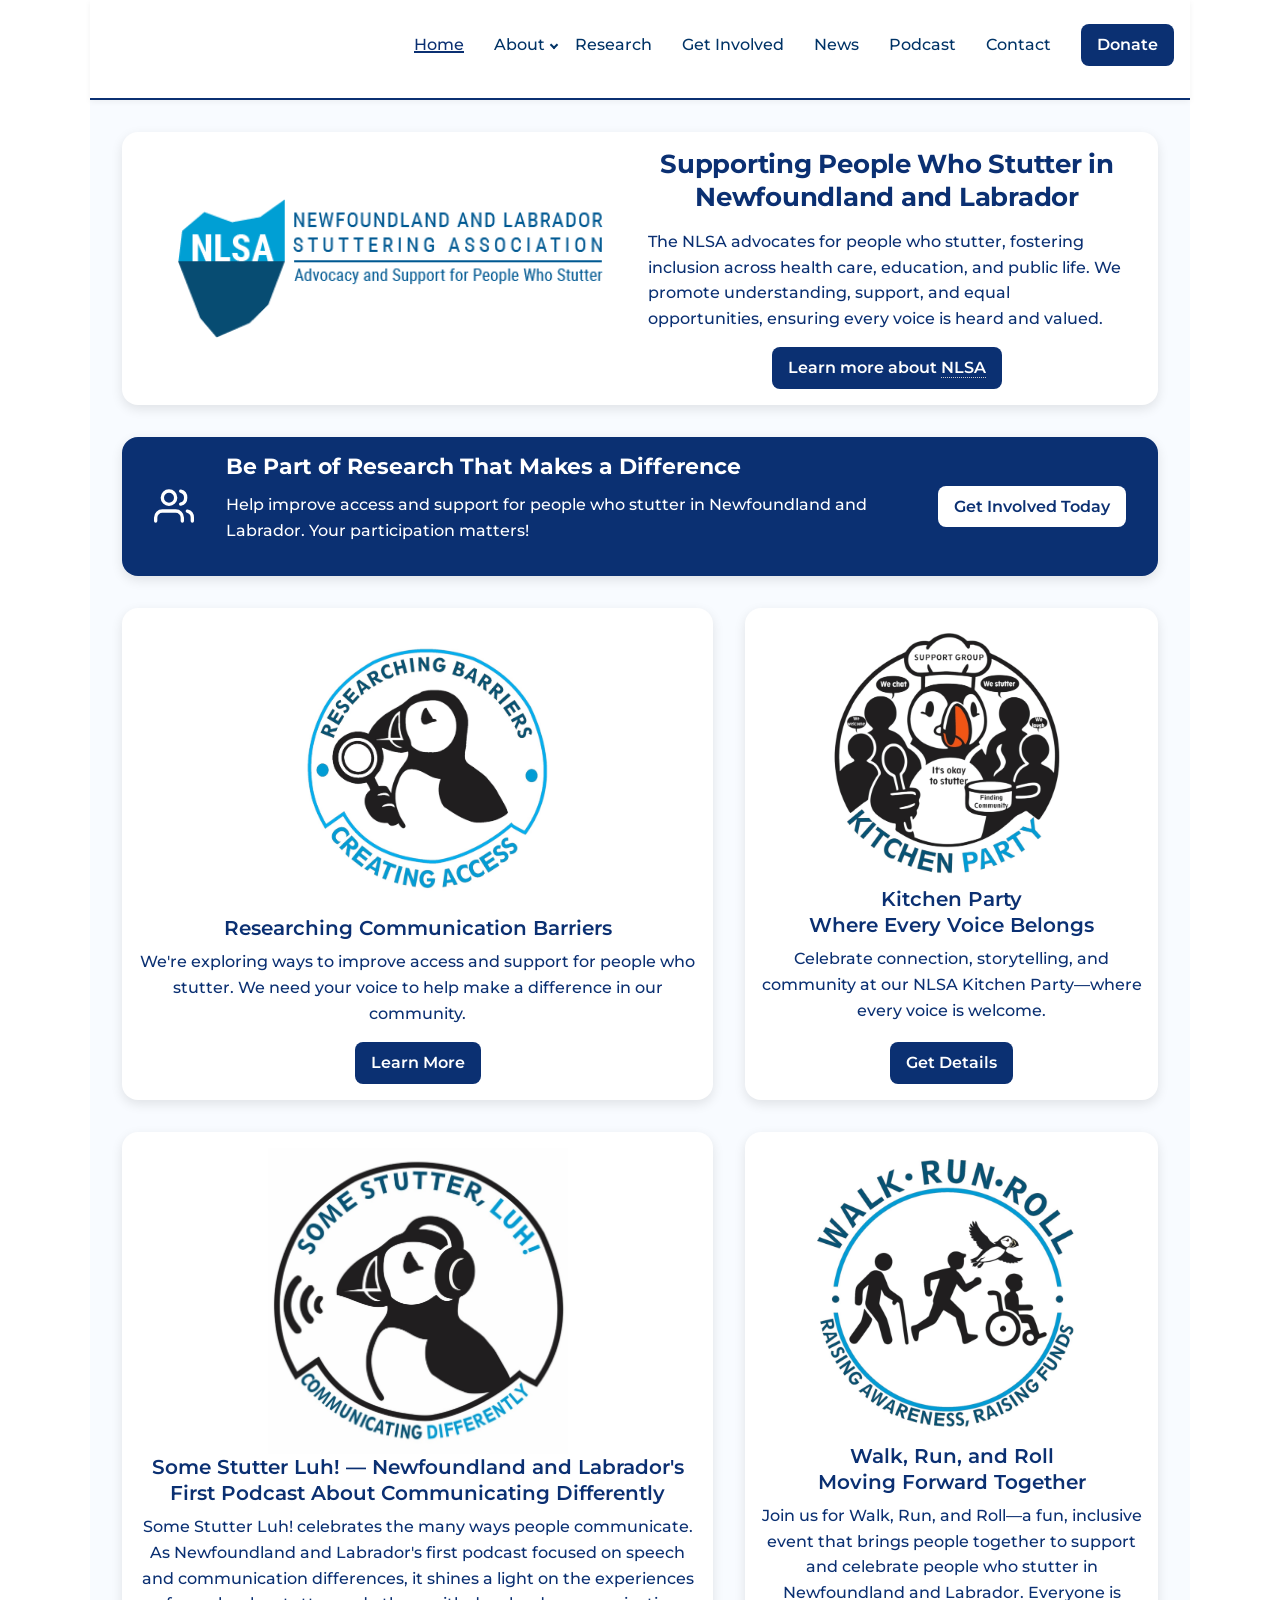
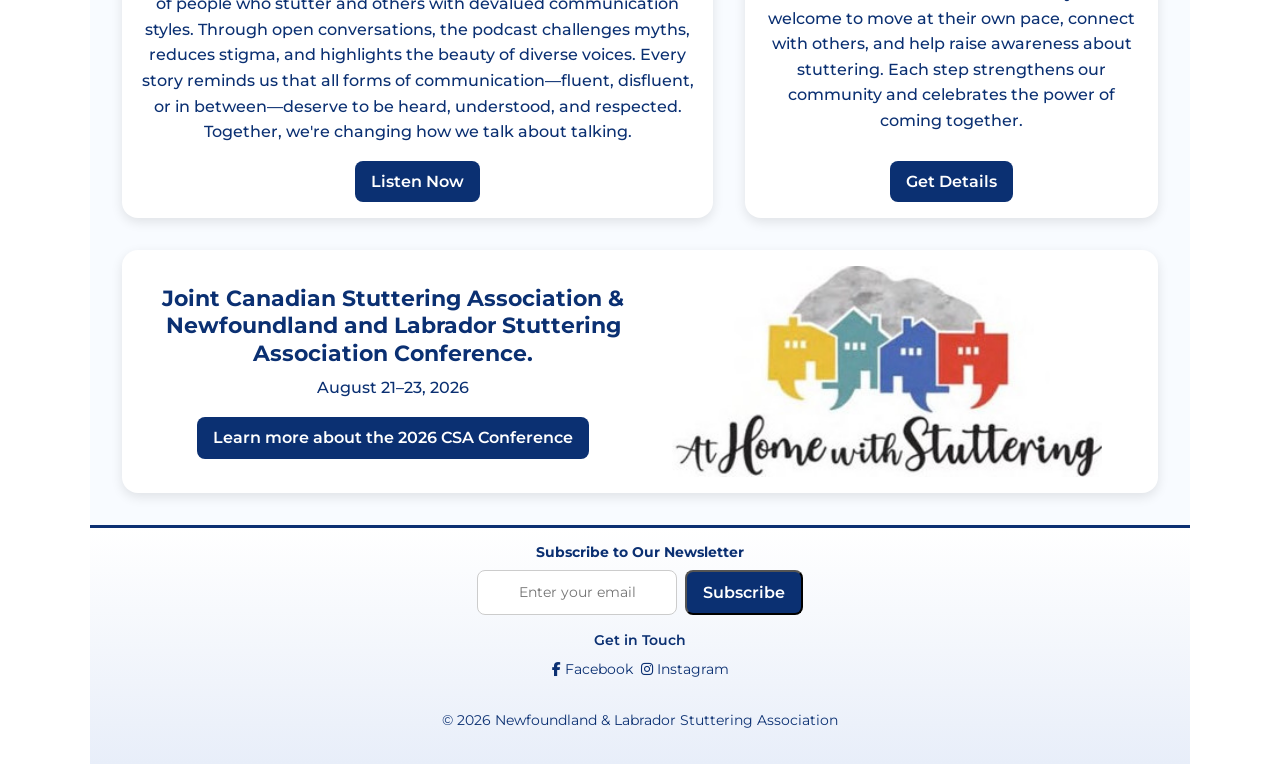
==== static/index.html @ 88bd4396 "feat(nav): replace manual active class with automatic route-based detection Co-authored-by: Copilot " ====
<!doctype html>
<html lang="en">
  <head>
    <meta charset="UTF-8" />
    <meta name="viewport" content="width=device-width, initial-scale=1.0" />

    <!-- Core SEO Meta  (Home Page) -->
    <meta
      name="description"
      content="The Newfoundland and Labrador Stuttering Association (NLSA) supports people who stutter through advocacy, research, community events, and education. Promoting inclusion and equal opportunities for all voices."
    />

    <meta
      name="keywords"
      content="stuttering, Newfoundland and Labrador, speech, communication, NLSA, stutter support, speech advocacy, Canada stuttering association"
    />

    <meta
      name="author"
      content="Newfoundland and Labrador Stuttering Association"
    />

    <!-- <meta name="robots" content="index, follow" /> -->

    <!-- Open Graph (social sharing) -->
    <meta
      property="og:title"
      content="Newfoundland and Labrador Stuttering Association"
    />
    <meta
      property="og:description"
      content="Supporting people who stutter through advocacy, research, and community. Every voice matters."
    />
    <meta property="og:type" content="website" />
    <meta property="og:url" content="http://localhost:10023/nlstuttering.ca/" />
    <meta
      property="og:image"
      content="http://localhost:10023/static/assets/imgs/NLSA-logo.png"
    />

    <!-- Twitter (X) Cards -->
    <meta name="twitter:card" content="summary_large_image" />
    <meta
      name="twitter:title"
      content="Newfoundland and Labrador Stuttering Association"
    />
    <meta
      name="twitter:description"
      content="Supporting people who stutter through advocacy, research, and community."
    />
    <meta
      name="twitter:image"
      content="http://localhost:10023/static/assets/imgs/NLSA-logo.png"
    />

    <meta name="theme-color" content="#0b3072" />
    <meta name="application-name" content="NLSA" />
    <link rel="canonical" href="http://localhost:10023/static/index.html" />

    <!-- Load Font Awesome & Google Fonts -->
    <link rel="preconnect" href="https://fonts.googleapis.com" />
    <link rel="preconnect" href="https://fonts.gstatic.com" crossorigin />
    <link
      rel="stylesheet"
      href="https://cdnjs.cloudflare.com/ajax/libs/font-awesome/6.4.2/css/all.min.css"
    />
    <link
      href="https://fonts.googleapis.com/css2?family=Montserrat:wght@400;500;600;700&display=swap"
      rel="stylesheet"
    />
    <!-- Load Custom CSS -->
    <link rel="stylesheet" href="assets/css/reset.css" />
    <link rel="stylesheet" href="assets/css/variables.css" />
    <link rel="stylesheet" href="assets/css/base.css" />
    <link rel="stylesheet" href="assets/css/layouts.css" />
    <link rel="stylesheet" href="assets/css/components.css" />
    <link rel="stylesheet" href="assets/css/navigation.css" />
    <link rel="stylesheet" href="assets/css/utilities.css" />

    <!-- Favicon -->
    <link
      rel="icon"
      type="image/png"
      sizes="32x32"
      href="assets/imgs/favicons/fav-icon-32.png"
    />

    <!-- Apple Touch Icons -->
    <link
      rel="apple-touch-icon"
      sizes="57x57"
      href="assets/imgs/favicons/fav-icon-57.png"
    />
    <link
      rel="apple-touch-icon"
      sizes="72x72"
      href="assets/imgs/favicons/fav-icon-72.png"
    />
    <link
      rel="apple-touch-icon"
      sizes="114x114"
      href="assets/imgs/favicons/fav-icon-114.png"
    />

    <!-- shortcuct icon-->
    <link rel="shortcut icon" href="assets/imgs/favicons/fav-icon-32.png" />

    <title>Newfoundland and Labrador Stuttering Association</title>
    <script type="application/ld+json">
      {
        "@context": "https://schema.org",
        "@type": "NonprofitOrganization",
        "name": "Newfoundland and Labrador Stuttering Association",
        "url": "https://nlstuttering.ca/",
        "logo": "https://nlstuttering.ca/assets/imgs/NLSA-logo.png",
        "description": "The NLSA supports people who stutter through advocacy, research, and community programs across Newfoundland and Labrador.",
        "areaServed": "Newfoundland and Labrador, Canada"
      }
    </script>
  </head>

  <body>
    <a href="#primary" class="skip-link">Skip to content</a>

    <!-- ===== Navbar ===== -->
    <header class="site-header">
      <nav class="site-nav" aria-label="Main navigation">
        <div class="site-nav__inner">
          <!-- Tagline -->
          <div class="site-nav__tagline" aria-hidden="true"></div>

          <!-- Hamburger -->
          <button
            class="hamburger"
            type="button"
            aria-label="Toggle main menu"
            aria-expanded="false"
            aria-controls="primary-menu"
          >
            <span></span>
            <span></span>
            <span></span>
          </button>

          <!-- Navigation -->
          <ul id="primary-menu" class="site-nav__list" inert aria-hidden="true">
            <li>
              <a href="index.html" class="site-nav__link" aria-current="page">
                <span class="link-text">Home</span>
              </a>
            </li>

            <!-- DROPDOWN ITEM -->
            <li class="site-nav__item has-submenu">
              <a
                href="#"
                class="site-nav__link submenu-toggle"
                aria-haspopup="true"
                aria-expanded="false"
                aria-controls="submenu-about"
              >
                <span class="link-text">About</span>
              </a>

              <ul id="submenu-about" class="submenu" aria-label="About submenu">
                <li>
                  <a href="about.html" class="submenu__link"
                    ><span class="link-text">Overview</span></a
                  >
                </li>
                <li>
                  <a href="team.html" class="submenu__link"
                    ><span class="link-text">Our Team</span></a
                  >
                </li>
                <li>
                  <a href="history.html" class="submenu__link"
                    ><span class="link-text">History</span></a
                  >
                </li>
              </ul>
            </li>

            <li>
              <a href="research.html" class="site-nav__link"
                ><span class="link-text">Research</span></a
              >
            </li>
            <li>
              <a href="get-involved.html" class="site-nav__link"
                ><span class="link-text">Get Involved</span></a
              >
            </li>
            <li>
              <a href="news.html" class="site-nav__link"
                ><span class="link-text">News</span></a
              >
            </li>

            <li>
              <a
                href="https://somestutterluh.hcommons.org/"
                class="site-nav__link"
                target="_blank"
                rel="noopener noreferrer"
              >
                <span class="link-text"> Podcast </span>
              </a>
            </li>

            <li>
              <a href="contact.html" class="site-nav__link"
                ><span class="link-text">Contact</span></a
              >
            </li>

            <li>
              <a
                href="https://www.canadahelps.org/en/charities/newfoundland-and-labrador-stuttering-association-inc/"
                class="btn btn--cta"
                target="_blank"
                rel="noopener noreferrer"
                aria-label="Donate (opens in new tab)"
              >
                Donate
              </a>
            </li>
          </ul>
        </div>
      </nav>
    </header>

    <div class="nav-backdrop"></div>

    <main id="primary" class="wrapper">
      <!-- ===== Hero Section ===== -->

      <section
        class="split-panel split-panel--50-50 split-panel--hero"
        aria-labelledby="hero-heading"
      >
        <div class="split-panel__media">
          <img
            loading="lazy"
            src="assets/imgs/NLSA-logo.png"
            alt="Newfoundland and Labrador Stuttering Association logo"
          />
        </div>

        <div>
          <h1 id="hero-heading">
            Supporting People Who Stutter in Newfoundland and Labrador
          </h1>

          <p class="font-weight-medium">
            The NLSA advocates for people who stutter, fostering inclusion
            across health care, education, and public life. We promote
            understanding, support, and equal opportunities, ensuring every
            voice is heard and valued.
          </p>

          <a href="about.html" class="btn btn--primary u-lift">
            Learn more about
            <abbr title="Newfoundland and Labrador Stuttering Association"
              >NLSA</abbr
            >
          </a>
        </div>
      </section>

      <!-- ===== Get Involved Banner ===== -->
      <section
        class="announcement announcement--primary"
        aria-labelledby="announcement-heading"
      >
        <div class="announcement__icon">
          <svg
            aria-hidden="true"
            focusable="false"
            xmlns="http://www.w3.org/2000/svg"
            viewBox="0 0 24 24"
            fill="none"
            stroke="currentColor"
            stroke-width="2"
            stroke-linecap="round"
            stroke-linejoin="round"
          >
            <path d="M17 21v-2a4 4 0 0 0-4-4H5a4 4 0 0 0-4 4v2"></path>
            <circle cx="9" cy="7" r="4"></circle>
            <path d="M23 21v-2a4 4 0 0 0-3-3.87"></path>
            <path d="M16 3.13a4 4 0 0 1 0 7.75"></path>
          </svg>
        </div>

        <div class="announcement__content">
          <h2 id="announcement-heading">
            Be Part of Research That Makes a Difference
          </h2>
          <p class="font-weight-medium">
            Help improve access and support for people who stutter in
            Newfoundland and Labrador. Your participation matters!
          </p>
        </div>

        <div class="announcement__actions">
          <a
            href="get-involved.html"
            class="btn btn--secondary u-lift"
            aria-label="Get involved today and make a difference"
          >
            Get Involved Today
          </a>
        </div>
      </section>

      <section aria-labelledby="programs-heading">
        <h2 id="programs-heading" class="visually-hidden">
          Programs and Initiatives
        </h2>

        <div class="layout-grid">
          <div class="layout-grid__item col-7">
            <!--60% -->
            <img
              loading="lazy"
              src="assets/imgs/researching-barriers.jpg"
              alt="NLSA Research Logo"
            />
            <h3>Researching Communication Barriers</h3>
            <p class="font-weight-medium">
              We're exploring ways to improve access and support for people who
              stutter. We need your voice to help make a difference in our
              community.
            </p>
            <a
              href="research.html"
              class="btn btn--primary u-lift"
              aria-label="Learn more about researching communication barriers"
            >
              Learn More
            </a>
          </div>

          <div class="layout-grid__item col-5">
            <!--40%-->
            <img
              loading="lazy"
              src="assets/imgs/kitchen-party.jpg"
              alt="Kitchen Party Logo"
            />
            <h3>
              Kitchen Party <br />
              <span>Where Every Voice Belongs</span>
            </h3>

            <p class="font-weight-medium">
              Celebrate connection, storytelling, and community at our NLSA
              Kitchen Party—where every voice is welcome.
            </p>
            <a
              href="https://nlstuttering.ca/kitchenparty/"
              class="btn btn--primary u-lift"
              aria-label="Get details about the kitchen party where everyone is welcomed"
              >Get Details</a
            >
          </div>

          <div class="layout-grid__item col-7">
            <!--60%-->
            <img
              loading="lazy"
              src="assets/imgs/ssl.jpg"
              alt="Some Stutter Luh! Logo"
            />
            <h3>
              Some Stutter Luh! &mdash; Newfoundland and Labrador's First
              Podcast About Communicating Differently
            </h3>
            <p class="font-weight-medium">
              Some Stutter Luh! celebrates the many ways people communicate. As
              Newfoundland and Labrador's first podcast focused on speech and
              communication differences, it shines a light on the experiences of
              people who stutter and others with devalued communication styles.
              Through open conversations, the podcast challenges myths, reduces
              stigma, and highlights the beauty of diverse voices. Every story
              reminds us that all forms of communication—fluent, disfluent, or
              in between—deserve to be heard, understood, and respected.
              Together, we're changing how we talk about talking.
            </p>
            <a
              href="https://somestutterluh.hcommons.org/"
              target="_blank"
              rel="noopener noreferrer"
              class="btn btn--primary u-lift"
              aria-label="Listen to Some Stutter Luh podcast now (opens in a new tab)"
            >
              Listen Now
            </a>
          </div>

          <div class="layout-grid__item col-5">
            <!--40%-->
            <img
              loading="lazy"
              src="assets/imgs/walk-run-roll.jpg"
              alt="Walk, Run, Roll Logo"
            />
            <h3>
              Walk, Run, and Roll<br />
              <span>Moving Forward Together</span>
            </h3>
            <p class="font-weight-medium">
              Join us for Walk, Run, and Roll—a fun, inclusive event that brings
              people together to support and celebrate people who stutter in
              Newfoundland and Labrador. Everyone is welcome to move at their
              own pace, connect with others, and help raise awareness about
              stuttering. Each step strengthens our community and celebrates the
              power of coming together.
            </p>
            <a
              href="https://nlstuttering.ca/walk-run-roll/"
              class="btn btn--primary u-lift"
              aria-label="Get details on the annual walk, run, and roll raising awareness event"
              >Get Details</a
            >
          </div>
        </div>
      </section>

      <section
        class="split-panel split-panel--center split-panel--ratio-67-33 split-panel--stack-image-first"
        aria-labelledby="conference-heading"
      >
        <div>
          <h2 id="conference-heading">
            Joint Canadian Stuttering Association & Newfoundland and Labrador
            Stuttering Association Conference.
          </h2>

          <p class="font-weight-medium">August 21–23, 2026</p>

          <a
            href="https://stutter.ca/events/conference/2026"
            target="_blank"
            rel="noopener noreferrer"
            class="btn btn--primary u-lift"
            aria-label="Learn more about the 2026 CSA Conference (opens in new tab)"
          >
            Learn more about the 2026 CSA Conference
          </a>
        </div>

        <div class="split-panel__media">
          <img
            loading="lazy"
            src="assets/imgs/at-home-with-stuttering.jpg"
            alt="Joint Conference with the Canadian Stuttering Association"
          />
        </div>
      </section>
    </main>

    <footer>
      <!-- Newsletter Subscription -->
      <div class="wrapper footer-inner">
        <!-- Newsletter -->
        <div>
          <h2 class="footer__title">Subscribe to Our Newsletter</h2>
          <form
            class="form-inline"
            action="https://formspree.io/f/mabcdxyz"
            method="POST"
          >
            <label for="footer-email" class="visually-hidden"
              >Email address</label
            >
            <input
              class="form-input"
              id="footer-email"
              name="email"
              type="email"
              placeholder="Enter your email"
              required
            />
            <button
              class="btn btn--primary"
              type="submit"
              aria-label="Subscribe to our newsletter"
            >
              Subscribe
            </button>
          </form>
        </div>

        <!-- Socials -->
        <div>
          <h3 class="footer__title">Get in Touch</h3>
          <div class="social-icons">
            <a
              href="https://www.facebook.com/groups/535643736920153/"
              aria-label="Get in touch with us through Facebook"
              ><i class="fab fa-facebook-f" aria-hidden="true"></i> Facebook</a
            >
            <a
              href="https://www.instagram.com/nlstuttering/"
              aria-label="Get in touch with us through Instagram"
              ><i class="fab fa-instagram" aria-hidden="true"></i> Instagram</a
            >
          </div>
        </div>
        <div class="footer__bottom">
          <p class="footer__text">
            &copy; 2026 Newfoundland &amp; Labrador Stuttering Association
          </p>
        </div>
      </div>
    </footer>

    <script src="assets/js/scripts.js"></script>
  </body>
</html>
---- static/assets/css/variables.css ----
/* ================== 2. Variables ================== */
:root {
  /*-------------------Colours ------------------------ */
  --primary: #0b3072;
  --primary-dark: #092a63;
  --accent: #029fd4;
  --text: #333;
  --text-muted: #666;
  --bg-light: #f8fbff;
  --white: #fff;
  --black: #000;
  --border: #ccc;

  /*--------------------Font Sizes --------------------*/
  --text-xs: 0.8125rem;
  --text-sm: 0.875rem;
  --text-base: 1rem;
  --text-md: 1.0625rem;
  --text-lg: 1.125rem;
  --text-xl: 1.25rem;
  --text-2xl: 1.375rem;
  --text-3xl: 1.625rem;

  /* -------------------Font Weights ------------------ */
  --fw-regular: 400;
  --fw-medium: 500;
  --fw-semibold: 600;
  --fw-bold: 700;

  /*--------------------Line Height ------------------ */
  --lh-tight: 1.25;
  --lh-snug: 1.3;
  --lh-normal: 1.4;
  --lh-base: 1.6;
  --lh-relaxed: 1.75;

  /* --------------- Border Radius ------------------- */
  --radius: 1rem;
  --radius-sm: 8px;

  /* -----------------------Borders ------------------- */
  --border-thick: 0.25rem;
  --border-dotted: 1px dotted var(--border);

  /* ---------------- Shadows ------------------------- */
  --shadow-sm: 0 2px 6px rgba(0, 0, 0, 0.05);
  --shadow: 0 4px 12px rgba(0, 0, 0, 0.1);
  --shadow-md: 0 6px 18px rgba(0, 0, 0, 0.08);
  --shadow-lg: 0 10px 15px rgba(0, 0, 0, 0.1), 0 4px 6px rgba(0, 0, 0, 0.05);

  /* semantic aliases */
  --shadow-card: var(--shadow);
  --shadow-quote: var(--shadow-md);
  --shadow-elevated: var(--shadow-lg);

  /* ----------------------- Spaces ----------------- */
  --space-xs: 0.25rem;
  --space-sm: 0.5rem;
  --space-small-plus: 0.75rem;
  --space-md: 1rem;
  --space-md-plus: 1.5rem;
  --space-lg: 2rem;
  --space-xlg: 4rem;

  /*------------------Icons Sizes --------------------*/
  --icon-sm: 1rem;
  --icon-md: 1.5rem;
  --icon-lg: 2.5rem;

  /*--------------------Content-----------------------*/
  --content-narrow: 37.5rem;

  /*--------------------Z-Index-----------------------*/
  --z-base: 1;
  --z-dropdown: 100;
  --z-overlay: 1000;
  --z-modal: 2000;

  /*------------------Motion---------------------*/
  --ease-standard: ease;
  --ease-in-out: ease-in-out;

  --ease-out-soft: cubic-bezier(0.22, 1, 0.36, 1);
  --ease-in-soft: cubic-bezier(0.4, 0, 0.2, 1);

  --motion-fast: 180ms;
  --motion-smooth: 320ms;
  --mootion-delay: 60ms;

  --transition-fast: var(--motion-fast) var(--ease-standard);
  --transition-base: 0.25s var(--ease-standard);
  --transition-slow: 0.35s var(--ease-standard);
  --transition-slower: 0.42s var(--ease-standard);

  --float-speed: 2s;

  /* -------------------Others -----------------------*/
  --drawer-width: 280px;
}
---- static/assets/css/base.css ----
/* ================== 3. Base (HTML elements) =================== */
@media (prefers-reduced-motion: no-preference) {
  html {
    scroll-behavior: smooth;
  }
}

abbr {
  text-decoration: none;
  border-bottom: var(--border-dotted);
  cursor: help;
}

body {
  background: var(--white);
  color: var(--text);
  font-family: 'Montserrat', sans-serif;
  line-height: var(--lh-base);
  font-size: var(--text-base);
}

body.menu-open {
  position: fixed;
  width: 100%;
  overscroll-behavior: none;
}

img {
  max-width: 100%;
  display: block;
}

section {
  margin-bottom: var(--space-lg);
}

section:last-of-type {
  margin-bottom: 0;
}

ul,
ol {
  margin-bottom: var(--space-md);
}

/* --- Typography --- */

/* ================== Headings ================== */

h1 {
  font-size: var(--text-3xl);
  font-weight: var(--fw-bold);
  color: var(--primary);
  line-height: var(--lh-tight);
  margin-bottom: var(--space-md);
  letter-spacing: -0.01em;
}

h2 {
  font-size: var(--text-2xl);
  font-weight: var(--fw-bold);
  color: var(--primary);
  line-height: var(--lh-tight);
  margin-bottom: var(--space-sm);
}

h3 {
  font-size: var(--text-xl);
  font-weight: var(--fw-semibold);
  color: var(--primary);
  line-height: var(--lh-snug);
  margin-bottom: var(--space-sm);
}

h4 {
  font-size: var(--text-lg);
  font-weight: var(--fw-semibold);
  color: var(--primary);
  line-height: var(--lh-normal);
}

h5 {
  font-size: var(--text-md);
  font-weight: var(--fw-medium);
  color: var(--primary);
  line-height: var(--lh-normal);
}

h6 {
  font-size: var(--text-sm);
  font-weight: var(--fw-medium);
  color: var(--primary);
  line-height: var(--lh-normal);
}

p {
  font-size: var(--text-base);
  line-height: var(--lh-relaxed);
  max-width: 68ch;
  margin-bottom: var(--space-md);
}

strong {
  color: var(--primary);
}

a {
  color: inherit;
  text-decoration: none;
}

@media (max-width: 768px) {
  #page-heading {
    text-align: center;
  }
}

::selection {
  background: var(--accent);
  color: var(--white);
}
---- static/assets/css/layouts.css ----
/* --- main --- */
main {
  display: block;
  background-color: var(--bg-light);
  padding: var(--space-lg) 0;
}

/* --- wrapper --- */
.wrapper {
  max-width: 1100px;
  margin: 0 auto;
  padding-inline: var(--space-lg);
}

@media (max-width: 768px) {
  .wrapper p {
    text-align: left;
  }
}

/* --- layout grid system --- */
.layout-grid {
  display: grid;
  grid-template-columns: repeat(12, 1fr);
  gap: var(--space-lg);
  align-items: stretch;
}

/* --- columns --- */
.layout-grid > .col-12 {
  grid-column: span 12;
}
.layout-grid > .col-8 {
  grid-column: span 8;
}
.layout-grid > .col-7 {
  grid-column: span 7;
}
.layout-grid > .col-6 {
  grid-column: span 6;
}
.layout-grid > .col-5 {
  grid-column: span 5;
}
.layout-grid > .col-4 {
  grid-column: span 4;
}

/* --- cards --- */
.layout-grid__item {
  display: flex;
  flex-direction: column;
  align-items: center;

  text-align: center;
  background: var(--white);
  padding: var(--space-md);
  border-radius: var(--radius);
  box-shadow: var(--shadow);

  transition:
    box-shadow var(--transition-base),
    transform var(--transition-base);
}

.layout-grid__item:hover {
  transform: translateY(-4px);
  box-shadow: var(--shadow-lg);
}

.layout-grid__item img {
  width: 100%;
  max-width: 300px;
  height: auto;
}

.layout-grid__item h2 {
  text-align: center;
}

.layout-grid__item p {
  line-height: var(--lh-base);
  text-align: center; /* unified with card design */
  flex-grow: 1;
}

/* --- tablet --- */
@media (max-width: 768px) {
  .layout-grid {
    grid-template-columns: repeat(2, 1fr);
  }

  .layout-grid__item {
    grid-column: auto;
  }

  .layout-grid > .col-5,
  .layout-grid > .col-7 {
    grid-column: span 1;
  }

  .layout-grid__item img {
    max-width: 210px;
  }
}

/* --- mobile --- */
@media (max-width: 375px) {
  .layout-grid {
    grid-template-columns: 1fr;
  }

  .layout-grid__item {
    grid-column: 1 / -1;
  }
}
---- static/assets/css/components.css ----
/* ============== 5. Components (reusable blocks) =============== */

/* --- Announcement --- */
.announcement {
  display: flex;
  align-items: center;
  gap: var(--space-lg);

  background: var(--primary);
  color: var(--white);

  padding: var(--space-md) var(--space-lg);

  border-radius: var(--radius);
  box-shadow: var(--shadow);
}

.announcement__icon {
  flex-shrink: 0;
}

.announcement__icon svg {
  width: var(--icon-lg);
  height: var(--icon-lg);
  stroke: currentColor;
}

/* Content grows (like split-panel content) */
.announcement__content {
  flex: 1;
  display: flex;
  flex-direction: column;
  gap: var(--space-xs);
}

.announcement__content p {
  color: var(--white);
}

/* CTA */
.announcement__actions {
  flex-shrink: 0;
}

.announcement__content > h2 {
  color: var(--white);
}

.announcement--primary {
  background: var(--primary);
  color: var(--white);
}

.announcement--accent {
  background: var(--accent);
  color: var(--white);
}

.announcement--light {
  background: var(--bg-light);
  color: var(--primary);
}

/* Centered version */
.announcement--center {
  flex-direction: column;
  text-align: center;
}

/* Compact version */
.announcement--compact {
  padding: var(--space-md) var(--space-md-plus);
}

@media (max-width: 768px) {
  /* --- announcement ---*/
  .announcement {
    display: grid;
    grid-template-columns: auto 1fr;

    text-align: center;
    gap: var(--space-md);

    justify-content: center;
    align-items: center;

    padding: var(--space-lg); /* slightly tighter for mobile */
  }

  .announcement__icon {
    grid-column: 1;
    grid-row: 1;
    align-self: center;
  }

  .announcement__content {
    grid-column: 2;
    grid-row: 1;
    align-self: center;
  }

  .announcement__actions {
    grid-column: 1 / -1;
    text-align: center;
  }
}

@media (max-width: 375px) {
  .announcement {
    gap: var(--space-sm);
  }

  .announcement__icon {
    display: none;
  }

  .announcement__content {
    text-align: center;
  }
}

/* --- Blockquote --- */
blockquote {
  padding: var(--space-md) var(--space-lg);
  border-left: var(--border-thick) solid var(--primary-dark);
  background-color: var(--bg-light);
  border-radius: var(--radius-sm);

  color: var(--primary-dark);
  font-style: italic;
  font-weight: var(--fw-medium);

  box-shadow: var(--shadow-quote);
}

blockquote cite {
  display: inline-block;
  font-style: normal;
  color: var(--primary);
  font-size: var(--text-base);
  opacity: 0.8;
}

/* --- Buttons --- */

.btn {
  display: inline-block;
  padding: var(--space-sm) var(--space-md);
  border-radius: var(--radius-sm);
  font-weight: var(--fw-semibold);
  text-align: center;
  line-height: var(--lh-base);
  transition: var(--transition-base);
}

.btn--primary {
  background: var(--primary);
  color: var(--white);
}

.btn--secondary {
  background: var(--white);
  color: var(--primary);
}

.btn--cta:hover {
  background: var(--accent);
  color: var(--black);
  transform: translateY(-2px);
}

.btn--cta,
.btn--nlsa {
  background: var(--primary);
  color: var(--white);
}

button,
.btn {
  cursor: pointer;
}

/* --- callouts ---*/
.callout {
  margin: var(--space-lg) 0;

  padding: var(--space-md) var(--space-lg);
  border-left: 4px solid var(--primary-dark);

  border-radius: var(--radius-sm);

  font-style: italic;
  font-weight: var(--fw-medium);

  box-shadow: var(--shadow-quote);
}

.callout--bg-white {
  background-color: var(--white);
  color: var(--primary-dark);
}

.callout ul {
  list-style: disc;
  padding-left: var(--space-lg);
  margin-top: var(--space-sm);
}

.callout a:not(.btn) {
  text-decoration: underline;
}

.callout a:not(.btn):hover {
  text-decoration-thickness: 2px;
}

@media (max-width: 768px) {
  .callout ul {
    padding-left: var(--space-md);
  }
}

/* --- figure  --- */

.figure {
  margin: var(--space-lg) auto;
  text-align: center;
  max-width: var(--content-narrow);
}

.figure img {
  width: 100%;
  height: auto;
  border-radius: var(--radius);
  box-shadow: var(--shadow);
}

.figure figcaption {
  margin-top: var(--space-sm);
  font-size: var(--text-sm);
  color: var(--text-muted, #666);
  font-style: italic;
}

/* --- footer --- */

.footer-inner {
  display: flex;
  flex-direction: column;
  justify-content: center;
  align-items: center;
  gap: var(--space-md);

  padding: var(--space-md) 0;
  text-align: center;

  background: linear-gradient(to top, #e8eef9 0%, #fff 100%);
  border-top: 3px solid var(--primary);
}

.footer__title {
  font-size: var(--text-sm);
}

.form-inline {
  display: flex;
  gap: var(--space-sm);
  flex-wrap: wrap;
  justify-content: start;
  margin-top: var(--space-sm);
}

.form-input {
  padding: var(--space-sm) var(--space-sm);
  border: 1px solid var(--border, #ccc);
  border-radius: var(--radius-sm);
  width: 12.5rem;
  font-size: var(--text-sm);
  text-align: center;
}

.footer__text {
  color: var(--primary);
  font-size: var(--text-sm);
  margin-top: var(--space-sm);
}

@media (max-width: 375px) {
  .footer__text {
    max-width: 290px;
  }

  .form-inline .btn--nlsa,
  .form-input {
    font-size: var(--text-sm);
  }
}

/* --- Social Icons --- */
.social-icons {
  display: flex;
  gap: var(--space-sm);
  margin: var(--space-xs) 0;
}

.social-icons a {
  font-size: var(--text-sm);
  color: var(--primary);
  text-decoration: none;
  transition: color var(--transition-base);
}

.social-icons a:hover {
  color: var(--primary-dark);
  text-decoration: underline;
}

.social-icons--center {
  justify-content: center;
  align-items: center;
}

/* --- Split Panel --- */
.split-panel {
  display: grid;
  align-items: center;
  grid-template-columns: var(--split-ratio, 1fr 1fr);
  gap: var(--space-md);

  background: var(--white);
  padding: var(--space-md) var(--space-lg);
  border-radius: var(--radius);
  box-shadow: var(--shadow);
}

.split-panel__inner {
  max-width: var(--content-width, 1200px);
  margin: 0 auto;
  padding: var(--space-lg);
}

.split-panel--67-33 {
  --split-ratio: 2fr 1fr;
}

.split-panel--50-50 {
  --split-ratio: 1fr 1fr;
}

/* Text-only variant */
.split-panel--text {
  grid-template-columns: 1fr;
}

.split-panel--hero h1 {
  text-align: center;
}

.split-panel--hero .btn,
.split-panel--center .btn {
  display: block;
  width: fit-content;
  margin: var(--space-md) auto 0;
}

.split-panel--center h2,
.split-panel--center p {
  text-align: center;
}

.split-panel--text p {
  max-width: none;
}

/* --- Image inside split-panel --- */
/* Content block */
.split-panel__content {
  max-width: 35em;
}
.split-panel__media img {
  width: min(600px, 90%);
  margin: 0 auto;
  height: auto;
}

@media (max-width: 768px) {
  /* --- split-panel --- */
  .split-panel {
    grid-template-columns: 1fr;
    padding: var(--space-lg);

    gap: var(--space-sm);
  }

  .split-panel__media img {
    width: min(330px, 90%);
    margin: 0 auto;
    height: auto;
  }
}

/* =========================
   Text + Image Layout
   ========================= */

.text-image {
  display: grid;
  grid-template-columns: 1fr minmax(240px, 300px);
  gap: var(--space-lg);
  align-items: start;
}

/* -------------------------
   Image styling (shared)
-------------------------- */
.text-image__media img {
  width: 100%;
  height: auto;
  max-width: 300px;
  border-radius: var(--radius);
  box-shadow: var(--shadow);
  display: block;
}

.text-image__media .btn {
  display: block;
  width: fit-content;
  margin: var(--space-md) auto 0;
}

/* Ensure text behaves nicely in grid */
.text-image__content {
  min-width: 0;
}

/* Remove default top margin on first paragraph */
.text-image__content p:first-child {
  margin-top: 0;
}

.text-image__content ul {
  list-style: disc;
  padding-left: var(--space-lg);
  margin: var(--space-md) 0;
}

.text-image__content ul li {
  margin-bottom: var(--space-small-plus);
}

/* -------------------------
   Reverse layout
   (image left, text right)
-------------------------- */
.text-image--reverse {
  direction: rtl;
}

.text-image--reverse > * {
  direction: ltr;
}

/* -------------------------
   Responsive (mobile)
-------------------------- */

.text-image--wrap::after {
  content: '';
  display: table;
  clear: both;
}

@media (min-width: 769px) {
  .text-image--wrap {
    display: block; /* override grid */
  }

  .text-image--wrap .text-image__media {
    float: right;
    margin: 0 0 var(--space-md) var(--space-lg);
    max-width: 300px;
  }

  .text-image--wrap .text-image__media img {
    width: 100%;
    height: auto;
    display: block;
  }
}

@media (max-width: 768px) {
  .text-image {
    grid-template-columns: 1fr;
    gap: var(--space-xl);
  }

  .text-image__media {
    justify-self: center;
    margin-block: var(--space-lg);
  }

  .text-image__media img {
    max-width: 300px;
  }
}
---- static/assets/css/navigation.css ----
/* ================== Navigation ================== */

.nav-backdrop {
  position: fixed;
  inset: 0;

  background: rgba(0, 0, 0, 0.45);

  opacity: 0;
  visibility: hidden;
  transform: scale(1.02);

  backdrop-filter: blur(0px);

  transition:
    opacity var(--motion-smooth) 60ms,
    transform var(--motion-smooth) 60ms,
    backdrop-filter var(--motion-smooth) 60ms,
    visibility 0s linear calc(var(--motion-smooth) + var(--motion-delay));

  z-index: 800;
  pointer-events: none;

  will-change: opacity, transform, backdrop-filter;
}

.nav-backdrop.is-open {
  opacity: 1;
  visibility: visible;
  transform: scale(1);

  backdrop-filter: blur(4px);
  -webkit-backdrop-filter: blur(4px); /* Safari */
}

.nav-backdrop.is-open,
.nav-backdrop.is-closing {
  pointer-events: auto;
}

/* --- Hamburger --- */
.hamburger {
  display: none;
  position: relative;
  align-items: center;
  margin-left: auto; /* pushes to right */
  z-index: 1100; /* above drawer */

  width: 44px;
  height: 44px;

  overflow: visible;
  padding: 12px;
  min-width: 50px;
  min-height: 50px;
  border: none;
  background: transparent;
  cursor: pointer;
}

.hamburger:focus-visible {
  outline: 2px solid var(--accent);
  outline-offset: 3px;
}

.hamburger span {
  display: block;
  position: absolute;
  left: 50%;
  width: 28px; /* controls length */
  height: 3px; /* controls thickness */
  background: var(--primary);
  border-radius: 2px;
  transition:
    opacity var(--motion-fast),
    transform var(--motion-smooth) var(--ease-smooth);
  transform-origin: center;
  will-change: transform;
}

/* ---Position the 3 bars --- */
.hamburger span:nth-child(1) {
  top: 12px;
  transform: translateX(-50%);
}

.hamburger span:nth-child(2) {
  top: 20px;
  transform: translateX(-50%);
}

.hamburger span:nth-child(3) {
  top: 28px;
  transform: translateX(-50%);
}

/* --- Animate to X on open --- */
.hamburger.is-open span:nth-child(1) {
  top: 20px;
  transform: translateX(-50%) rotate(45deg);
}

.hamburger.is-open span:nth-child(2) {
  opacity: 0;
}

.hamburger.is-open span:nth-child(3) {
  top: 20px;
  transform: translateX(-50%) rotate(-45deg);
}

@media (max-width: 768px) {
  .hamburger {
    display: flex;
  }
}

/* --- header --- */
.site-header {
  position: sticky;
  top: 0;
  z-index: 2000;
  background: var(--white);
  overflow: visible;
}

/* --- site nav --- */
.site-nav {
  position: relative;
  z-index: auto;
  width: 100%;
  background: var(--white);
}

.site-nav ul,
.site-nav ol {
  list-style: none;
  padding: 0;
  margin: 0;
}

/* --- Inner container --- */
.site-nav__inner {
  display: flex;
  align-items: center;
  justify-content: space-between;
  gap: var(--space-md);

  max-width: 1100px;
  min-height: clamp(70px, 10vw, 100px);
  margin: 0 auto;
  padding: 0 var(--space-md) var(--space-sm);

  border-bottom: 2px solid var(--primary);
  box-shadow: var(--shadow-sm);
}

/* --- Tagline --- */
.site-nav__tagline {
  margin-right: auto;
  max-width: 380px;

  display: flex;
  align-items: center;

  transition: transform var(--motion-smooth) var(--ease-smooth);
  will-change: transform;
}

.site-nav__tagline img {
  height: clamp(56px, 8vw, 90px);
  width: auto;
  display: block;
  margin-bottom: var(--mb);

  transition:
    transform var(--transition-base),
    opacity var(--transition-base);
}

.site-nav__tagline:hover img {
  transform: scale(1.05);
}

/* --- Nav list --- */
.site-nav__list {
  display: flex;
  align-items: center;
  gap: clamp(16px, 3vw, 30px);

  transition: transform var(--motion-smooth) var(--ease-out-soft);

  will-change: transform;
  outline: none;
  -webkit-overflow-scrolling: touch;
  overscroll-behavior: contain;
}

.site-nav__list.is-closing {
  transition: transform var(--motion-smooth) var(--ease-in-soft);
}

/* --- Links --- */
.site-nav__link {
  position: relative;
  display: inline-flex;
  align-items: center;
  color: #003366;
  font-weight: 500;
  white-space: nowrap;
  padding: 0.5rem 0;

  line-height: 1;

  transition:
    color var(--transition-base),
    transform var(--transition-fast);
}

/* --- Underline animation --- */
.site-nav__link:hover,
.site-nav__link[aria-current='page'] {
  color: var(--primary);
}

/* ================== Unified underline (text-only) ================== */

.link-text {
  position: relative;
  display: inline-block;
}

.link-text::after {
  content: '';
  position: absolute;
  left: 0;
  bottom: 0;

  width: 100%;
  height: 2px;
  background: var(--primary);

  transform: scaleX(0);
  transform-origin: left;

  transition: transform var(--transition-base);
}

/* Works for ALL links */
.site-nav__link:hover .link-text::after,
.site-nav__link:focus .link-text::after,
.site-nav__link:focus-visible .link-text::after,
.site-nav__link[aria-current='page'] .link-text::after,
.submenu__link:hover .link-text::after,
.submenu__link:focus .link-text::after,
.submenu__link:focus-visible .link-text::after,
.submenu__link[aria-current='page'] .link-text::after {
  transform: scaleX(1);
}

.submenu__link:focus-visible {
  outline: 2px solid var(--accent);
  outline-offset: 2px;
}

@media (max-width: 768px) {
  .site-nav__link {
    display: inline-flex; /* key: shrink to text */
    width: auto; /* key: NOT full width */
    justify-content: center;
  }
}

/* caret icon */
.has-submenu > .site-nav__link {
  position: relative;
  width: 100%;
  justify-content: center; /* keeps text centered */
}

.has-submenu > .site-nav__link::before {
  content: '';
  position: absolute;
  right: 8px; /* pushes to far right */
  top: 50%;
  transform: translateY(-50%) rotate(45deg);

  width: 6px;
  height: 6px;

  border-right: 2px solid currentColor;
  border-bottom: 2px solid currentColor;
}

@media (min-width: 769px) {
  .has-submenu > .site-nav__link::before {
    right: -12px; /* moves caret outside link on desktop */
  }
}

.has-submenu:hover > .site-nav__link::before,
.has-submenu:focus-within > .site-nav__link::before,
.has-submenu.is-open > .site-nav__link::before {
  transform: translateY(-50%) rotate(-135deg);
}

.site-nav__link:focus-visible {
  outline: 2px solid var(--accent);
  outline-offset: 2px;
}

.site-nav__link:active {
  transform: translateY(0);
}

@media (min-width: 769px) {
  .site-nav__list {
    margin-right: var(--space-sm);
  }
}

@media (max-width: 768px) {
  .site-nav__link {
    display: flex;
    justify-content: center;
    width: 100%;
    padding: 0.5rem 0;
  }

  .site-nav__list > li {
    display: flex;
    flex-direction: column;
    justify-content: center;
    width: 100%;
  }

  body.menu-open .site-nav__tagline {
    transform: translateX(-60%);
  }

  .site-nav__inner {
    position: relative;
  }

  .site-nav__tagline {
    position: absolute;
    left: 50%;
    transform: translateX(-50%);
    margin-right: 0; /* override desktop behavior */
  }

  .site-nav__list {
    position: fixed;
    top: 3em;
    right: 0;
    bottom: 0;

    width: min(var(--drawer-width), 90vw);
    max-width: 85vw;

    height: 100dvh;

    display: flex;
    flex-direction: column;
    gap: var(--space-sm);

    padding: var(--space-md) !important;

    background: var(--white);
    box-shadow: var(--shadow-lg);

    transform: translateX(102%);
    transition: transform var(--motion-smooth);

    -webkit-overflow-scrolling: touch;

    z-index: 1000;
    overflow-y: auto;
    opacity: 0.98;
  }

  .site-nav__list.is-open {
    opacity: 1;
    transform: translateX(0) translateZ(0);
  }

  /* --- reset items --- */
  .site-nav__list > li {
    width: 100%;
    text-align: center;
    opacity: 0;
    transform: translateX(20px);
    transition:
      opacity var(--transition-slower),
      transform var(--motion-smooth);
  }

  /* --- open state --- */
  .site-nav__list.is-open > li {
    opacity: 1;
    transform: translateX(0) translateZ(0);
  }

  /* --- stagger --- */
  .site-nav__list.is-open > li:nth-child(1) {
    transition-delay: 40ms;
  }
  .site-nav__list.is-open > li:nth-child(2) {
    transition-delay: 70ms;
  }
  .site-nav__list.is-open > li:nth-child(3) {
    transition-delay: 100ms;
  }
  .site-nav__list.is-open > li:nth-child(4) {
    transition-delay: 130ms;
  }
  .site-nav__list.is-open > li:nth-child(5) {
    transition-delay: 160ms;
  }
  .site-nav__list.is-open > li:nth-child(6) {
    transition-delay: 190ms;
  }

  /* --- stagger reverse (on close) --- */
  .site-nav__list.is-closing > li:nth-child(1) {
    transition-delay: 190ms;
  }
  .site-nav__list.is-closing > li:nth-child(2) {
    transition-delay: 160ms;
  }
  .site-nav__list.is-closing > li:nth-child(3) {
    transition-delay: 130ms;
  }
  .site-nav__list.is-closing > li:nth-child(4) {
    transition-delay: 100ms;
  }
  .site-nav__list.is-closing > li:nth-child(5) {
    transition-delay: 70ms;
  }
  .site-nav__list.is-closing > li:nth-child(6) {
    transition-delay: 40ms;
  }
}

.site-nav__list.is-closing > li {
  transition:
    opacity var(--transition-base),
    transform var(--motion-smooth);
}

/* ================== Submenu (Desktop base) ================== */

.has-submenu {
  position: relative;
  display: flex;
}

.submenu {
  position: absolute;
  top: 100%;
  left: 0;

  min-width: 200px;
  background: var(--white);
  box-shadow: var(--shadow-lg);

  list-style: none;
  padding: var(--space-sm);
  margin: 0;

  opacity: 0;
  visibility: hidden;
  transform: translateY(10px);

  pointer-events: none;

  transition: all var(--transition-base);
  z-index: 999;
}

.has-submenu.is-open .submenu {
  opacity: 1;
  visibility: visible;
  transform: translateY(0);
  pointer-events: auto;
}

/* submenu links */
.submenu__link {
  display: block;
  padding: 0.5rem 0.75rem;
  color: #003366;
  white-space: nowrap;
}

.submenu__link:hover {
  color: var(--primary);
}

@media (min-width: 769px) {
  .has-submenu:hover > .submenu,
  .has-submenu:focus-within > .submenu,
  .has-submenu.is-open > .submenu {
    opacity: 1;
    visibility: visible;
    transform: translateY(0);
    pointer-events: auto;
  }

  .submenu {
    position: absolute;
    top: 100%;
    left: 0;

    min-width: 200px;
    background: var(--white);
    box-shadow: var(--shadow-lg);

    padding: var(--space-sm);
    margin: 0;

    opacity: 0;
    visibility: hidden;
    transform: translateY(10px);

    pointer-events: none;

    transition: all var(--transition-base);
    z-index: 9999;
  }
}

@media (max-width: 768px) {
  .submenu {
    position: static;

    text-align: left;

    max-height: 0;
    overflow: hidden;

    opacity: 0;
    transform: translateY(-6px);

    pointer-events: none;

    transition:
      max-height 0.3s ease,
      opacity 0.2s ease,
      transform 0.2s ease;
  }

  .submenu__link {
    justify-content: flex-start;
  }

  .has-submenu {
    display: block;
  }

  .has-submenu.is-open .submenu {
    max-height: 500px;
    opacity: 1;
    transform: translateY(0);
    pointer-events: auto;
  }
}

@media (hover: hover) and (pointer: fine) {
  .has-submenu:hover .submenu {
    max-height: 500px;
    opacity: 1;
    transform: translateY(0);
    pointer-events: auto;
  }
}

@media (prefers-reduced-motion: reduce) {
  .site-nav__list,
  .site-nav__list a,
  .nav-backdrop,
  .hamburger span {
    transition: none !important;
  }
}
---- static/assets/css/utilities.css ----
/* ============== 6. Utilities (helpers/overrides) ============== */

/* ====================== Alignments ===================== */

.u-text-center {
  text-align: center;
}

/* ================== Spacing Utilities ================== */

/* Margin top */
.u-mt-xs {
  margin-top: var(--space-xs);
}
.u-mt-sm {
  margin-top: var(--space-sm);
}
.u-mt-md {
  margin-top: var(--space-md);
}
.u-mt-lg {
  margin-top: var(--space-lg);
}
.u-mt-xl {
  margin-top: var(--space-xlg);
}

/* Margin bottom */
.u-mb-xs {
  margin-bottom: var(--space-xs);
}
.u-mb-sm {
  margin-bottom: var(--space-sm);
}
.u-mb-md {
  margin-bottom: var(--space-md);
}
.u-mb-lg {
  margin-bottom: var(--space-lg);
}
.u-mb-xl {
  margin-bottom: var(--space-xlg);
}

.u-float {
  filter: drop-shadow(0 10px 25px rgba(11, 48, 114, 0.2));
  animation:
    pulse-scale var(--float-speed) var(--ease-in-out) infinite,
    float-up var(--float-speed) var(--ease-in-out) infinite;
}

@keyframes float-up {
  0% {
    transform: translateY(0);
  }
  50% {
    transform: translateY(-6px);
  }
  100% {
    transform: translateY(0);
  }
}

@keyframes pulse-scale {
  0% {
    transform: scale(1);
  }
  50% {
    transform: scale(1.03);
  }
  100% {
    transform: scale(1);
  }
}

@media (prefers-reduced-motion: reduce) {
  .u-float {
    animation: none;
  }
}

.u-lift {
  display: inline-block;
  transition: transform var(--transition-fast);
}

.u-lift:hover {
  transform: translateY(-2px);
}

/* Accessibility */
.visually-hidden {
  position: absolute;
  width: 1px;
  height: 1px;
  padding: 0;
  margin: -1px;
  overflow: hidden;
  clip: rect(0, 0, 0, 0);
  white-space: nowrap;
  border: 0;
}

.skip-link {
  position: fixed;
  top: 0;
  left: 50%;
  transform: translate(-50%, -150%);

  background: var(--primary);
  color: var(--white);

  padding: 0.75rem 1.25rem;
  border-radius: 0 0 var(--radius-sm) var(--radius-sm);

  text-decoration: none;
  font-weight: 600;

  z-index: 9999;

  transition:
    transform 0.35s cubic-bezier(0.22, 1, 0.36, 1),
    opacity var(--transition-base);
  opacity: 0;
}

/* --- Show on focus --- */
.skip-link:focus,
.skip-link:focus-visible {
  transform: translate(-50%, 0);
  opacity: 1;
}

/* --- Typography --- */
[class^='font-weight-'] {
  font-size: var(--text-base);
  line-height: var(--lh-base);
  color: var(--primary);
  margin-bottom: var(--space-md);
}

.font-weight-regular {
  font-weight: var(--fw-regular);
}

.font-weight-medium {
  font-weight: var(--fw-medium);
}

.font-weight-semibold {
  font-weight: var(--fw-semibold);
}

.font-weight-bold {
  font-weight: var(--fw-bold);
}

.text-sm {
  font-size: var(--text-sm);
}
.text-base {
  font-size: var(--text-base);
}
.text-lg {
  font-size: var(--text-lg);
}

.text-muted {
  color: rgba(0, 0, 0, 0.7);
}
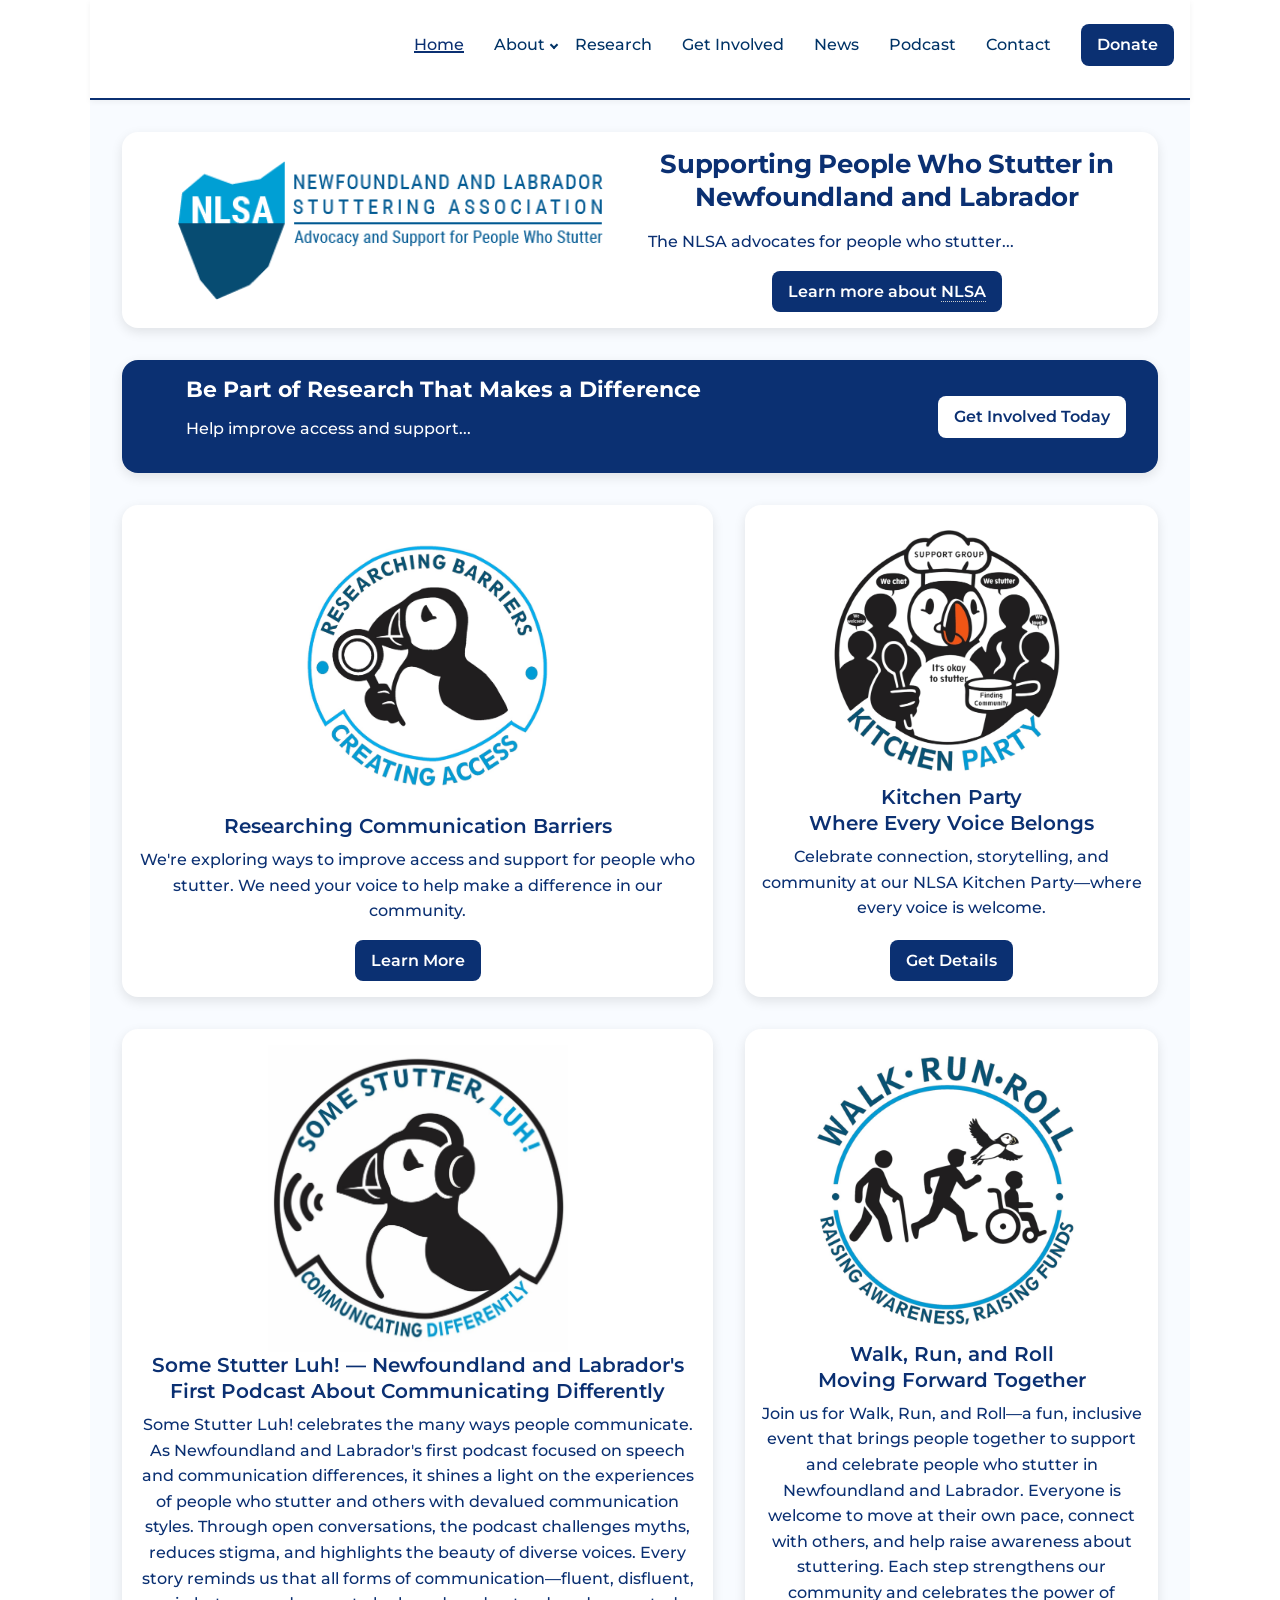
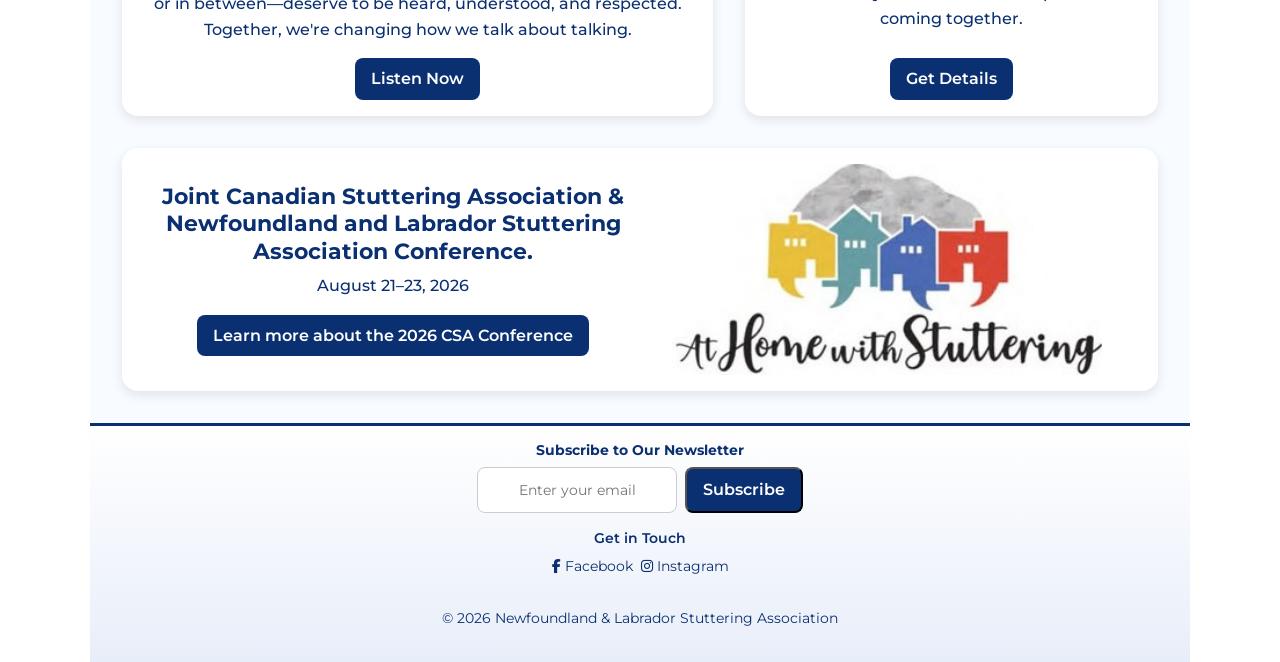
==== commit 77447afb: "improve comments to html pages to provide more context" ====
--- a/static/index.html
+++ b/static/index.html
@@ -1,28 +1,28 @@
 <!doctype html>
 <html lang="en">
   <head>
+    <!-- ================== META & SEO ================== -->
     <meta charset="UTF-8" />
     <meta name="viewport" content="width=device-width, initial-scale=1.0" />
 
-    <!-- Core SEO Meta  (Home Page) -->
+    <!-- Core SEO (Home Page) -->
     <meta
       name="description"
       content="The Newfoundland and Labrador Stuttering Association (NLSA) supports people who stutter through advocacy, research, community events, and education. Promoting inclusion and equal opportunities for all voices."
     />
-
     <meta
       name="keywords"
       content="stuttering, Newfoundland and Labrador, speech, communication, NLSA, stutter support, speech advocacy, Canada stuttering association"
     />
-
     <meta
       name="author"
       content="Newfoundland and Labrador Stuttering Association"
     />
 
+    <!-- Control search engine indexing if needed -->
     <!-- <meta name="robots" content="index, follow" /> -->
 
-    <!-- Open Graph (social sharing) -->
+    <!-- ================== SOCIAL SHARING (Open Graph) ================== -->
     <meta
       property="og:title"
       content="Newfoundland and Labrador Stuttering Association"
@@ -38,7 +38,7 @@
       content="http://localhost:10023/static/assets/imgs/NLSA-logo.png"
     />
 
-    <!-- Twitter (X) Cards -->
+    <!-- ================== TWITTER (X) CARDS ================== -->
     <meta name="twitter:card" content="summary_large_image" />
     <meta
       name="twitter:title"
@@ -53,31 +53,49 @@
       content="http://localhost:10023/static/assets/imgs/NLSA-logo.png"
     />
 
+    <!-- ================== PWA / BRANDING ================== -->
     <meta name="theme-color" content="#0b3072" />
     <meta name="application-name" content="NLSA" />
+
+    <!-- Canonical URL (avoid duplicate content issues) -->
     <link rel="canonical" href="http://localhost:10023/static/index.html" />
 
-    <!-- Load Font Awesome & Google Fonts -->
+    <!-- ================== FONTS & ICONS ================== -->
+    <!-- Preconnect improves font loading performance -->
     <link rel="preconnect" href="https://fonts.googleapis.com" />
     <link rel="preconnect" href="https://fonts.gstatic.com" crossorigin />
+
+    <!-- Font Awesome icons -->
     <link
       rel="stylesheet"
       href="https://cdnjs.cloudflare.com/ajax/libs/font-awesome/6.4.2/css/all.min.css"
     />
+
+    <!-- Google Font: Montserrat -->
     <link
       href="https://fonts.googleapis.com/css2?family=Montserrat:wght@400;500;600;700&display=swap"
       rel="stylesheet"
     />
-    <!-- Load Custom CSS -->
+
+    <!-- ================== STYLESHEETS ================== -->
+    <!-- CSS is organized by responsibility (low → high specificity) -->
     <link rel="stylesheet" href="assets/css/reset.css" />
+    <!-- Reset defaults -->
     <link rel="stylesheet" href="assets/css/variables.css" />
+    <!-- Design tokens -->
     <link rel="stylesheet" href="assets/css/base.css" />
+    <!-- Base typography -->
     <link rel="stylesheet" href="assets/css/layouts.css" />
+    <!-- Layout systems -->
     <link rel="stylesheet" href="assets/css/components.css" />
+    <!-- UI components -->
     <link rel="stylesheet" href="assets/css/navigation.css" />
+    <!-- Navigation -->
     <link rel="stylesheet" href="assets/css/utilities.css" />
-
-    <!-- Favicon -->
+    <!-- Utility classes -->
+
+    <!-- ================== FAVICONS ================== -->
+    <!-- Standard favicon -->
     <link
       rel="icon"
       type="image/png"
@@ -85,7 +103,7 @@
       href="assets/imgs/favicons/fav-icon-32.png"
     />
 
-    <!-- Apple Touch Icons -->
+    <!-- Apple touch icons (iOS home screen) -->
     <link
       rel="apple-touch-icon"
       sizes="57x57"
@@ -102,10 +120,14 @@
       href="assets/imgs/favicons/fav-icon-114.png"
     />
 
-    <!-- shortcuct icon-->
+    <!-- Fallback shortcut icon -->
     <link rel="shortcut icon" href="assets/imgs/favicons/fav-icon-32.png" />
 
+    <!-- ================== PAGE TITLE ================== -->
     <title>Newfoundland and Labrador Stuttering Association</title>
+
+    <!-- ================== STRUCTURED DATA (SEO) ================== -->
+    <!-- Helps search engines understand organization details -->
     <script type="application/ld+json">
       {
         "@context": "https://schema.org",
@@ -120,16 +142,17 @@
   </head>
 
   <body>
+    <!-- Skip link improves keyboard accessibility -->
     <a href="#primary" class="skip-link">Skip to content</a>
 
-    <!-- ===== Navbar ===== -->
+    <!-- ================== HEADER / NAVIGATION ================== -->
     <header class="site-header">
       <nav class="site-nav" aria-label="Main navigation">
         <div class="site-nav__inner">
-          <!-- Tagline -->
+          <!-- Decorative tagline (hidden from screen readers) -->
           <div class="site-nav__tagline" aria-hidden="true"></div>
 
-          <!-- Hamburger -->
+          <!-- Mobile hamburger toggle -->
           <button
             class="hamburger"
             type="button"
@@ -142,18 +165,20 @@
             <span></span>
           </button>
 
-          <!-- Navigation -->
+          <!-- Primary navigation (inert by default for accessibility) -->
           <ul id="primary-menu" class="site-nav__list" inert aria-hidden="true">
+            <!-- Top-level link -->
             <li>
               <a href="index.html" class="site-nav__link" aria-current="page">
                 <span class="link-text">Home</span>
               </a>
             </li>
 
-            <!-- DROPDOWN ITEM -->
+            <!-- Dropdown menu -->
             <li class="site-nav__item has-submenu">
               <a
                 href="#"
+                role="button"
                 class="site-nav__link submenu-toggle"
                 aria-haspopup="true"
                 aria-expanded="false"
@@ -162,41 +187,68 @@
                 <span class="link-text">About</span>
               </a>
 
+              <!-- Submenu -->
               <ul id="submenu-about" class="submenu" aria-label="About submenu">
                 <li>
-                  <a href="about.html" class="submenu__link"
-                    ><span class="link-text">Overview</span></a
-                  >
+                  <a href="about.html" class="submenu__link">
+                    <span class="link-text">Overview</span>
+                  </a>
                 </li>
                 <li>
-                  <a href="team.html" class="submenu__link"
-                    ><span class="link-text">Our Team</span></a
+                  <a href="team.html" class="submenu__link">
+                    <span class="link-text">Our Team</span>
+                  </a>
+                </li>
+
+                <!-- Nested submenu -->
+                <li class="has-submenu">
+                  <a
+                    href="#"
+                    class="submenu__link submenu-toggle"
+                    aria-haspopup="true"
+                    aria-expanded="false"
                   >
-                </li>
-                <li>
-                  <a href="history.html" class="submenu__link"
-                    ><span class="link-text">History</span></a
+                    <span class="link-text">History</span>
+                  </a>
+
+                  <!-- Sub-sub menu -->
+                  <ul
+                    class="submenu submenu--nested"
+                    aria-label="History submenu"
                   >
+                    <li>
+                      <a href="early.html" class="submenu__link">
+                        <span class="link-text">Early Years</span>
+                      </a>
+                    </li>
+                    <li>
+                      <a href="modern.html" class="submenu__link">
+                        <span class="link-text">Modern Era</span>
+                      </a>
+                    </li>
+                  </ul>
                 </li>
               </ul>
             </li>
 
-            <li>
-              <a href="research.html" class="site-nav__link"
-                ><span class="link-text">Research</span></a
-              >
-            </li>
-            <li>
-              <a href="get-involved.html" class="site-nav__link"
-                ><span class="link-text">Get Involved</span></a
-              >
-            </li>
-            <li>
-              <a href="news.html" class="site-nav__link"
-                ><span class="link-text">News</span></a
-              >
-            </li>
-
+            <!-- Standard navigation links -->
+            <li>
+              <a href="research.html" class="site-nav__link">
+                <span class="link-text">Research</span>
+              </a>
+            </li>
+            <li>
+              <a href="get-involved.html" class="site-nav__link">
+                <span class="link-text">Get Involved</span>
+              </a>
+            </li>
+            <li>
+              <a href="news.html" class="site-nav__link">
+                <span class="link-text">News</span>
+              </a>
+            </li>
+
+            <!-- External link (opens in new tab) -->
             <li>
               <a
                 href="https://somestutterluh.hcommons.org/"
@@ -209,11 +261,12 @@
             </li>
 
             <li>
-              <a href="contact.html" class="site-nav__link"
-                ><span class="link-text">Contact</span></a
-              >
-            </li>
-
+              <a href="contact.html" class="site-nav__link">
+                <span class="link-text">Contact</span>
+              </a>
+            </li>
+
+            <!-- Call-to-action -->
             <li>
               <a
                 href="https://www.canadahelps.org/en/charities/newfoundland-and-labrador-stuttering-association-inc/"
@@ -230,15 +283,17 @@
       </nav>
     </header>
 
+    <!-- Backdrop used for mobile menu overlay -->
     <div class="nav-backdrop"></div>
 
+    <!-- ================== MAIN CONTENT ================== -->
     <main id="primary" class="wrapper">
       <!-- ===== Hero Section ===== -->
-
       <section
         class="split-panel split-panel--50-50 split-panel--hero"
         aria-labelledby="hero-heading"
       >
+        <!-- Visual/logo -->
         <div class="split-panel__media">
           <img
             loading="lazy"
@@ -247,61 +302,44 @@
           />
         </div>
 
+        <!-- Hero content -->
         <div>
           <h1 id="hero-heading">
             Supporting People Who Stutter in Newfoundland and Labrador
           </h1>
 
           <p class="font-weight-medium">
-            The NLSA advocates for people who stutter, fostering inclusion
-            across health care, education, and public life. We promote
-            understanding, support, and equal opportunities, ensuring every
-            voice is heard and valued.
+            The NLSA advocates for people who stutter...
           </p>
 
           <a href="about.html" class="btn btn--primary u-lift">
             Learn more about
-            <abbr title="Newfoundland and Labrador Stuttering Association"
-              >NLSA</abbr
-            >
+            <abbr title="Newfoundland and Labrador Stuttering Association">
+              NLSA
+            </abbr>
           </a>
         </div>
       </section>
 
-      <!-- ===== Get Involved Banner ===== -->
+      <!-- ===== Announcement / CTA Banner ===== -->
       <section
         class="announcement announcement--primary"
         aria-labelledby="announcement-heading"
       >
+        <!-- Icon (decorative SVG) -->
         <div class="announcement__icon">
-          <svg
-            aria-hidden="true"
-            focusable="false"
-            xmlns="http://www.w3.org/2000/svg"
-            viewBox="0 0 24 24"
-            fill="none"
-            stroke="currentColor"
-            stroke-width="2"
-            stroke-linecap="round"
-            stroke-linejoin="round"
-          >
-            <path d="M17 21v-2a4 4 0 0 0-4-4H5a4 4 0 0 0-4 4v2"></path>
-            <circle cx="9" cy="7" r="4"></circle>
-            <path d="M23 21v-2a4 4 0 0 0-3-3.87"></path>
-            <path d="M16 3.13a4 4 0 0 1 0 7.75"></path>
-          </svg>
-        </div>
-
+          <!-- SVG icon omitted for brevity -->
+        </div>
+
+        <!-- Text content -->
         <div class="announcement__content">
           <h2 id="announcement-heading">
             Be Part of Research That Makes a Difference
           </h2>
-          <p class="font-weight-medium">
-            Help improve access and support for people who stutter in
-            Newfoundland and Labrador. Your participation matters!
-          </p>
-        </div>
-
+          <p class="font-weight-medium">Help improve access and support...</p>
+        </div>
+
+        <!-- CTA -->
         <div class="announcement__actions">
           <a
             href="get-involved.html"
@@ -313,12 +351,17 @@
         </div>
       </section>
 
+      <!-- ===== Programs / Initiatives Grid ===== -->
       <section aria-labelledby="programs-heading">
         <h2 id="programs-heading" class="visually-hidden">
           Programs and Initiatives
         </h2>
 
+        <!-- Grid layout (mixed 60/40 columns) -->
         <div class="layout-grid">
+          <!-- Individual program cards follow same structure -->
+          <!-- Image → heading → description → CTA -->
+
           <div class="layout-grid__item col-7">
             <!--60% -->
             <img
@@ -427,10 +470,12 @@
         </div>
       </section>
 
+      <!-- ===== Conference Highlight Section ===== -->
       <section
         class="split-panel split-panel--center split-panel--ratio-67-33 split-panel--stack-image-first"
         aria-labelledby="conference-heading"
       >
+        <!-- Text -->
         <div>
           <h2 id="conference-heading">
             Joint Canadian Stuttering Association & Newfoundland and Labrador
@@ -450,6 +495,7 @@
           </a>
         </div>
 
+        <!-- Image -->
         <div class="split-panel__media">
           <img
             loading="lazy"
@@ -460,20 +506,24 @@
       </section>
     </main>
 
+    <!-- ================== FOOTER ================== -->
     <footer>
-      <!-- Newsletter Subscription -->
       <div class="wrapper footer-inner">
-        <!-- Newsletter -->
+        <!-- Newsletter subscription form -->
         <div>
           <h2 class="footer__title">Subscribe to Our Newsletter</h2>
+
+          <!-- Uses Formspree for handling submissions -->
           <form
             class="form-inline"
             action="https://formspree.io/f/mabcdxyz"
             method="POST"
           >
-            <label for="footer-email" class="visually-hidden"
-              >Email address</label
-            >
+            <!-- Visually hidden label for accessibility -->
+            <label for="footer-email" class="visually-hidden">
+              Email address
+            </label>
+
             <input
               class="form-input"
               id="footer-email"
@@ -482,6 +532,7 @@
               placeholder="Enter your email"
               required
             />
+
             <button
               class="btn btn--primary"
               type="submit"
@@ -492,22 +543,29 @@
           </form>
         </div>
 
-        <!-- Socials -->
+        <!-- Social links -->
         <div>
           <h3 class="footer__title">Get in Touch</h3>
+
           <div class="social-icons">
+            <!-- External social links -->
             <a
               href="https://www.facebook.com/groups/535643736920153/"
               aria-label="Get in touch with us through Facebook"
-              ><i class="fab fa-facebook-f" aria-hidden="true"></i> Facebook</a
-            >
+            >
+              <i class="fab fa-facebook-f" aria-hidden="true"></i> Facebook
+            </a>
+
             <a
               href="https://www.instagram.com/nlstuttering/"
               aria-label="Get in touch with us through Instagram"
-              ><i class="fab fa-instagram" aria-hidden="true"></i> Instagram</a
-            >
+            >
+              <i class="fab fa-instagram" aria-hidden="true"></i> Instagram
+            </a>
           </div>
         </div>
+
+        <!-- Footer bottom -->
         <div class="footer__bottom">
           <p class="footer__text">
             &copy; 2026 Newfoundland &amp; Labrador Stuttering Association
@@ -516,6 +574,8 @@
       </div>
     </footer>
 
+    <!-- ================== SCRIPTS ================== -->
+    <!-- Main navigation + interaction logic -->
     <script src="assets/js/scripts.js"></script>
   </body>
 </html>
--- a/static/assets/css/variables.css
+++ b/static/assets/css/variables.css
@@ -1,17 +1,29 @@
 /* ================== 2. Variables ================== */
+/* Central design tokens for the entire project.
+   These variables define color, spacing, typography, motion, etc.
+   Update here to apply consistent changes globally. */
+
 :root {
-  /*-------------------Colours ------------------------ */
+  /* ------------------- Colours ------------------- */
+  /* Core brand + UI colours */
   --primary: #0b3072;
   --primary-dark: #092a63;
   --accent: #029fd4;
+
+  /* Text colours */
   --text: #333;
   --text-muted: #666;
+
+  /* Backgrounds */
   --bg-light: #f8fbff;
   --white: #fff;
   --black: #000;
+
+  /* Borders / neutral UI */
   --border: #ccc;
 
-  /*--------------------Font Sizes --------------------*/
+  /* ------------------- Font Sizes ------------------- */
+  /* Fluid scale from small UI text to large headings */
   --text-xs: 0.8125rem;
   --text-sm: 0.875rem;
   --text-base: 1rem;
@@ -21,39 +33,45 @@
   --text-2xl: 1.375rem;
   --text-3xl: 1.625rem;
 
-  /* -------------------Font Weights ------------------ */
+  /* ------------------- Font Weights ------------------- */
+  /* Keep consistent naming across components */
   --fw-regular: 400;
   --fw-medium: 500;
   --fw-semibold: 600;
   --fw-bold: 700;
 
-  /*--------------------Line Height ------------------ */
-  --lh-tight: 1.25;
-  --lh-snug: 1.3;
-  --lh-normal: 1.4;
-  --lh-base: 1.6;
-  --lh-relaxed: 1.75;
+  /* ------------------- Line Heights ------------------- */
+  /* Tuned for readability at different text sizes */
+  --lh-tight: 1.25; /* headings */
+  --lh-snug: 1.3; /* subheadings */
+  --lh-normal: 1.4; /* UI text */
+  --lh-base: 1.6; /* default body */
+  --lh-relaxed: 1.75; /* long-form text */
 
-  /* --------------- Border Radius ------------------- */
+  /* ------------------- Border Radius ------------------- */
+  /* Consistent rounding across UI elements */
   --radius: 1rem;
   --radius-sm: 8px;
 
-  /* -----------------------Borders ------------------- */
+  /* ------------------- Borders ------------------- */
+  /* Standard border tokens */
   --border-thick: 0.25rem;
   --border-dotted: 1px dotted var(--border);
 
-  /* ---------------- Shadows ------------------------- */
+  /* ------------------- Shadows ------------------- */
+  /* Elevation system: small → large */
   --shadow-sm: 0 2px 6px rgba(0, 0, 0, 0.05);
   --shadow: 0 4px 12px rgba(0, 0, 0, 0.1);
   --shadow-md: 0 6px 18px rgba(0, 0, 0, 0.08);
   --shadow-lg: 0 10px 15px rgba(0, 0, 0, 0.1), 0 4px 6px rgba(0, 0, 0, 0.05);
 
-  /* semantic aliases */
+  /* Semantic shadow aliases (use these in components) */
   --shadow-card: var(--shadow);
   --shadow-quote: var(--shadow-md);
   --shadow-elevated: var(--shadow-lg);
 
-  /* ----------------------- Spaces ----------------- */
+  /* ------------------- Spacing Scale ------------------- */
+  /* Based on a consistent rhythm (4px/8px system) */
   --space-xs: 0.25rem;
   --space-sm: 0.5rem;
   --space-small-plus: 0.75rem;
@@ -62,38 +80,47 @@
   --space-lg: 2rem;
   --space-xlg: 4rem;
 
-  /*------------------Icons Sizes --------------------*/
+  /* ------------------- Icon Sizes ------------------- */
+  /* Standard sizes for inline SVG/icons */
   --icon-sm: 1rem;
   --icon-md: 1.5rem;
   --icon-lg: 2.5rem;
 
-  /*--------------------Content-----------------------*/
+  /* ------------------- Content Widths ------------------- */
+  /* Used for readable text containers */
   --content-narrow: 37.5rem;
 
-  /*--------------------Z-Index-----------------------*/
+  /* ------------------- Z-Index Scale ------------------- */
+  /* Layering system to avoid arbitrary values */
   --z-base: 1;
   --z-dropdown: 100;
   --z-overlay: 1000;
   --z-modal: 2000;
 
-  /*------------------Motion---------------------*/
+  /* ------------------- Motion & Easing ------------------- */
+  /* Standard easing curves */
   --ease-standard: ease;
   --ease-in-out: ease-in-out;
 
+  /* Custom easing for smoother UI transitions */
   --ease-out-soft: cubic-bezier(0.22, 1, 0.36, 1);
   --ease-in-soft: cubic-bezier(0.4, 0, 0.2, 1);
 
+  /* Timing durations */
   --motion-fast: 180ms;
   --motion-smooth: 320ms;
-  --mootion-delay: 60ms;
+  --motion-delay: 60ms;
 
+  /* Transition presets (preferred for consistency) */
   --transition-fast: var(--motion-fast) var(--ease-standard);
   --transition-base: 0.25s var(--ease-standard);
   --transition-slow: 0.35s var(--ease-standard);
   --transition-slower: 0.42s var(--ease-standard);
 
+  /* Animation timing */
   --float-speed: 2s;
 
-  /* -------------------Others -----------------------*/
+  /* ------------------- Misc ------------------- */
+  /* Layout-specific values */
   --drawer-width: 280px;
 }
--- a/static/assets/css/base.css
+++ b/static/assets/css/base.css
@@ -1,16 +1,19 @@
 /* ================== 3. Base (HTML elements) =================== */
+/* Enable smooth scrolling only when user has NOT requested reduced motion */
 @media (prefers-reduced-motion: no-preference) {
   html {
     scroll-behavior: smooth;
   }
 }
 
+/* Abbreviations: remove default underline and replace with dotted hint */
 abbr {
   text-decoration: none;
-  border-bottom: var(--border-dotted);
-  cursor: help;
+  border-bottom: var(--border-dotted); /* visual cue for tooltip */
+  cursor: help; /* indicates additional info on hover */
 }
 
+/* Base body styles */
 body {
   background: var(--white);
   color: var(--text);
@@ -19,25 +22,30 @@
   font-size: var(--text-base);
 }
 
+/* Lock scroll when mobile menu is open */
 body.menu-open {
   position: fixed;
   width: 100%;
-  overscroll-behavior: none;
+  overscroll-behavior: none; /* prevents bounce/scroll chaining */
 }
 
+/* Responsive images */
 img {
-  max-width: 100%;
-  display: block;
+  max-width: 100%; /* prevents overflow */
+  display: block; /* removes inline spacing issues */
 }
 
+/* Section spacing */
 section {
-  margin-bottom: var(--space-lg);
+  margin-bottom: var(--space-lg); /* consistent vertical rhythm */
 }
 
+/* Remove margin from last section */
 section:last-of-type {
   margin-bottom: 0;
 }
 
+/* Default list spacing */
 ul,
 ol {
   margin-bottom: var(--space-md);
@@ -46,16 +54,19 @@
 /* --- Typography --- */
 
 /* ================== Headings ================== */
+/* Consistent heading scale using design tokens */
 
+/* Primary page heading */
 h1 {
   font-size: var(--text-3xl);
   font-weight: var(--fw-bold);
   color: var(--primary);
   line-height: var(--lh-tight);
   margin-bottom: var(--space-md);
-  letter-spacing: -0.01em;
+  letter-spacing: -0.01em; /* slight tightening for large text */
 }
 
+/* Section headings */
 h2 {
   font-size: var(--text-2xl);
   font-weight: var(--fw-bold);
@@ -64,6 +75,7 @@
   margin-bottom: var(--space-sm);
 }
 
+/* Subsection headings */
 h3 {
   font-size: var(--text-xl);
   font-weight: var(--fw-semibold);
@@ -72,6 +84,7 @@
   margin-bottom: var(--space-sm);
 }
 
+/* Supporting headings */
 h4 {
   font-size: var(--text-lg);
   font-weight: var(--fw-semibold);
@@ -93,28 +106,33 @@
   line-height: var(--lh-normal);
 }
 
+/* Body text */
 p {
   font-size: var(--text-base);
-  line-height: var(--lh-relaxed);
-  max-width: 68ch;
+  line-height: var(--lh-relaxed); /* improved readability for paragraphs */
+  max-width: 68ch; /* optimal line length */
   margin-bottom: var(--space-md);
 }
 
+/* Emphasis text */
 strong {
-  color: var(--primary);
+  color: var(--primary); /* aligns emphasis with brand color */
 }
 
+/* Base link reset */
 a {
-  color: inherit;
-  text-decoration: none;
+  color: inherit; /* inherit text color */
+  text-decoration: none; /* remove default underline (handled elsewhere) */
 }
 
+/* Center page heading on mobile for better layout balance */
 @media (max-width: 768px) {
   #page-heading {
     text-align: center;
   }
 }
 
+/* Text selection styling */
 ::selection {
   background: var(--accent);
   color: var(--white);
--- a/static/assets/css/layouts.css
+++ b/static/assets/css/layouts.css
@@ -1,11 +1,17 @@
-/* --- main --- */
+/* --- main ---
+   Primary content container.
+   Provides consistent background and vertical spacing for all pages.
+*/
 main {
   display: block;
   background-color: var(--bg-light);
   padding: var(--space-lg) 0;
 }
 
-/* --- wrapper --- */
+/* --- wrapper ---
+   Constrains content width and centers it horizontally.
+   Acts as a reusable page container.
+*/
 .wrapper {
   max-width: 1100px;
   margin: 0 auto;
@@ -13,20 +19,28 @@
 }
 
 @media (max-width: 768px) {
+  /* Ensure paragraphs remain left-aligned on smaller screens
+     (overrides any centered text in components if needed) */
   .wrapper p {
     text-align: left;
   }
 }
 
-/* --- layout grid system --- */
+/* --- layout grid system ---
+   12-column CSS grid for flexible layouts.
+   Use .col-* utilities to control column span.
+*/
 .layout-grid {
   display: grid;
   grid-template-columns: repeat(12, 1fr);
   gap: var(--space-lg);
-  align-items: stretch;
+  align-items: stretch; /* ensures equal-height items */
 }
 
-/* --- columns --- */
+/* --- columns ---
+   Utility classes for spanning grid columns.
+   Designed for desktop-first layout.
+*/
 .layout-grid > .col-12 {
   grid-column: span 12;
 }
@@ -46,7 +60,10 @@
   grid-column: span 4;
 }
 
-/* --- cards --- */
+/* --- cards (grid items) ---
+   Standard card component used within the grid.
+   Centers content and provides elevation + hover interaction.
+*/
 .layout-grid__item {
   display: flex;
   flex-direction: column;
@@ -58,58 +75,72 @@
   border-radius: var(--radius);
   box-shadow: var(--shadow);
 
+  /* subtle lift + shadow on hover */
   transition:
     box-shadow var(--transition-base),
     transform var(--transition-base);
 }
 
+/* Hover interaction for cards */
 .layout-grid__item:hover {
   transform: translateY(-4px);
   box-shadow: var(--shadow-lg);
 }
 
+/* Card image constraints */
 .layout-grid__item img {
   width: 100%;
   max-width: 300px;
   height: auto;
 }
 
+/* Ensure headings are centered inside cards */
 .layout-grid__item h2 {
   text-align: center;
 }
 
+/* Paragraph behavior inside cards */
 .layout-grid__item p {
   line-height: var(--lh-base);
   text-align: center; /* unified with card design */
-  flex-grow: 1;
+  flex-grow: 1; /* pushes content to fill height evenly */
 }
 
-/* --- tablet --- */
+/* --- tablet breakpoint ---
+   Collapse 12-column grid into 2 equal columns.
+   Simplifies layout while maintaining spacing.
+*/
 @media (max-width: 768px) {
   .layout-grid {
     grid-template-columns: repeat(2, 1fr);
   }
 
+  /* Reset manual column spans */
   .layout-grid__item {
     grid-column: auto;
   }
 
+  /* Previously uneven spans become equal columns */
   .layout-grid > .col-5,
   .layout-grid > .col-7 {
     grid-column: span 1;
   }
 
+  /* Slightly reduce image size for smaller screens */
   .layout-grid__item img {
     max-width: 210px;
   }
 }
 
-/* --- mobile --- */
+/* --- mobile breakpoint ---
+   Single-column stacked layout for narrow screens.
+*/
 @media (max-width: 375px) {
   .layout-grid {
     grid-template-columns: 1fr;
   }
 
+  /* Each item spans full width */
   .layout-grid__item {
     grid-column: 1 / -1;
   }
--- a/static/assets/css/components.css
+++ b/static/assets/css/components.css
@@ -1,6 +1,9 @@
 /* ============== 5. Components (reusable blocks) =============== */
 
-/* --- Announcement --- */
+/* --- Announcement ---
+   Flexible banner component used for alerts, updates, or calls to action.
+   Supports icon + content + optional CTA layout.
+*/
 .announcement {
   display: flex;
   align-items: center;
@@ -15,17 +18,19 @@
   box-shadow: var(--shadow);
 }
 
+/* Icon stays fixed size and does not shrink */
 .announcement__icon {
   flex-shrink: 0;
 }
 
+/* SVG icon inherits text color */
 .announcement__icon svg {
   width: var(--icon-lg);
   height: var(--icon-lg);
   stroke: currentColor;
 }
 
-/* Content grows (like split-panel content) */
+/* Content expands to fill available space */
 .announcement__content {
   flex: 1;
   display: flex;
@@ -33,19 +38,22 @@
   gap: var(--space-xs);
 }
 
+/* Ensure readable contrast on dark backgrounds */
 .announcement__content p {
   color: var(--white);
 }
 
-/* CTA */
+/* CTA container (e.g., button) stays compact */
 .announcement__actions {
   flex-shrink: 0;
 }
 
+/* Headings inherit white for contrast */
 .announcement__content > h2 {
   color: var(--white);
 }
 
+/* Theme variants */
 .announcement--primary {
   background: var(--primary);
   color: var(--white);
@@ -61,19 +69,19 @@
   color: var(--primary);
 }
 
-/* Centered version */
+/* Centered layout (stacked) */
 .announcement--center {
   flex-direction: column;
   text-align: center;
 }
 
-/* Compact version */
+/* Compact spacing variant */
 .announcement--compact {
   padding: var(--space-md) var(--space-md-plus);
 }
 
 @media (max-width: 768px) {
-  /* --- announcement ---*/
+  /* Switch to grid for better alignment on small screens */
   .announcement {
     display: grid;
     grid-template-columns: auto 1fr;
@@ -84,9 +92,10 @@
     justify-content: center;
     align-items: center;
 
-    padding: var(--space-lg); /* slightly tighter for mobile */
-  }
-
+    padding: var(--space-lg);
+  }
+
+  /* Icon and content aligned side-by-side */
   .announcement__icon {
     grid-column: 1;
     grid-row: 1;
@@ -99,6 +108,7 @@
     align-self: center;
   }
 
+  /* CTA spans full width below */
   .announcement__actions {
     grid-column: 1 / -1;
     text-align: center;
@@ -106,6 +116,7 @@
 }
 
 @media (max-width: 375px) {
+  /* Reduce spacing and hide icon for very small screens */
   .announcement {
     gap: var(--space-sm);
   }
@@ -119,7 +130,9 @@
   }
 }
 
-/* --- Blockquote --- */
+/* --- Blockquote ---
+   Styled quote with emphasis and visual left border
+*/
 blockquote {
   padding: var(--space-md) var(--space-lg);
   border-left: var(--border-thick) solid var(--primary-dark);
@@ -133,6 +146,7 @@
   box-shadow: var(--shadow-quote);
 }
 
+/* Citation styling inside blockquote */
 blockquote cite {
   display: inline-block;
   font-style: normal;
@@ -141,8 +155,9 @@
   opacity: 0.8;
 }
 
-/* --- Buttons --- */
-
+/* --- Buttons ---
+   Base button styles + variants
+*/
 .btn {
   display: inline-block;
   padding: var(--space-sm) var(--space-md);
@@ -153,34 +168,41 @@
   transition: var(--transition-base);
 }
 
+/* Primary button (default CTA look) */
 .btn--primary {
   background: var(--primary);
   color: var(--white);
 }
 
+/* Secondary button (inverted style) */
 .btn--secondary {
   background: var(--white);
   color: var(--primary);
 }
 
+/* CTA hover effect (lift + color change) */
 .btn--cta:hover {
   background: var(--accent);
   color: var(--black);
   transform: translateY(-2px);
 }
 
+/* Shared CTA styles */
 .btn--cta,
 .btn--nlsa {
   background: var(--primary);
   color: var(--white);
 }
 
+/* Ensure all buttons show pointer cursor */
 button,
 .btn {
   cursor: pointer;
 }
 
-/* --- callouts ---*/
+/* --- Callouts ---
+   Highlighted content block for emphasis or notes
+*/
 .callout {
   margin: var(--space-lg) 0;
 
@@ -195,17 +217,20 @@
   box-shadow: var(--shadow-quote);
 }
 
+/* Light background variant */
 .callout--bg-white {
   background-color: var(--white);
   color: var(--primary-dark);
 }
 
+/* Lists inside callouts */
 .callout ul {
   list-style: disc;
   padding-left: var(--space-lg);
   margin-top: var(--space-sm);
 }
 
+/* Links inside callouts (except buttons) */
 .callout a:not(.btn) {
   text-decoration: underline;
 }
@@ -220,14 +245,16 @@
   }
 }
 
-/* --- figure  --- */
-
+/* --- Figure ---
+   Image + caption block
+*/
 .figure {
   margin: var(--space-lg) auto;
   text-align: center;
   max-width: var(--content-narrow);
 }
 
+/* Image styling */
 .figure img {
   width: 100%;
   height: auto;
@@ -235,6 +262,7 @@
   box-shadow: var(--shadow);
 }
 
+/* Caption styling */
 .figure figcaption {
   margin-top: var(--space-sm);
   font-size: var(--text-sm);
@@ -242,8 +270,9 @@
   font-style: italic;
 }
 
-/* --- footer --- */
-
+/* --- Footer ---
+   Centered footer with soft gradient background
+*/
 .footer-inner {
   display: flex;
   flex-direction: column;
@@ -262,6 +291,7 @@
   font-size: var(--text-sm);
 }
 
+/* Inline form (e.g., newsletter signup) */
 .form-inline {
   display: flex;
   gap: var(--space-sm);
@@ -270,6 +300,7 @@
   margin-top: var(--space-sm);
 }
 
+/* Input field styling */
 .form-input {
   padding: var(--space-sm) var(--space-sm);
   border: 1px solid var(--border, #ccc);
@@ -279,6 +310,7 @@
   text-align: center;
 }
 
+/* Footer text */
 .footer__text {
   color: var(--primary);
   font-size: var(--text-sm);
@@ -296,7 +328,9 @@
   }
 }
 
-/* --- Social Icons --- */
+/* --- Social Icons ---
+   Inline list of social/media links
+*/
 .social-icons {
   display: flex;
   gap: var(--space-sm);
@@ -315,12 +349,15 @@
   text-decoration: underline;
 }
 
+/* Centered variant */
 .social-icons--center {
   justify-content: center;
   align-items: center;
 }
 
-/* --- Split Panel --- */
+/* --- Split Panel ---
+   Two-column layout for content + media
+*/
 .split-panel {
   display: grid;
   align-items: center;
@@ -333,12 +370,14 @@
   box-shadow: var(--shadow);
 }
 
+/* Inner wrapper for width control */
 .split-panel__inner {
   max-width: var(--content-width, 1200px);
   margin: 0 auto;
   padding: var(--space-lg);
 }
 
+/* Layout ratio modifiers */
 .split-panel--67-33 {
   --split-ratio: 2fr 1fr;
 }
@@ -347,15 +386,17 @@
   --split-ratio: 1fr 1fr;
 }
 
-/* Text-only variant */
+/* Single-column (text-only) */
 .split-panel--text {
   grid-template-columns: 1fr;
 }
 
+/* Hero variant (centered heading) */
 .split-panel--hero h1 {
   text-align: center;
 }
 
+/* Center buttons in hero/center layouts */
 .split-panel--hero .btn,
 .split-panel--center .btn {
   display: block;
@@ -363,20 +404,23 @@
   margin: var(--space-md) auto 0;
 }
 
+/* Centered text variant */
 .split-panel--center h2,
 .split-panel--center p {
   text-align: center;
 }
 
+/* Remove width constraint for text-only */
 .split-panel--text p {
   max-width: none;
 }
 
-/* --- Image inside split-panel --- */
-/* Content block */
+/* Content column width constraint */
 .split-panel__content {
   max-width: 35em;
 }
+
+/* Image inside panel */
 .split-panel__media img {
   width: min(600px, 90%);
   margin: 0 auto;
@@ -384,7 +428,7 @@
 }
 
 @media (max-width: 768px) {
-  /* --- split-panel --- */
+  /* Collapse to single column */
   .split-panel {
     grid-template-columns: 1fr;
     padding: var(--space-lg);
@@ -403,6 +447,7 @@
    Text + Image Layout
    ========================= */
 
+/* Two-column layout with fixed image column */
 .text-image {
   display: grid;
   grid-template-columns: 1fr minmax(240px, 300px);
@@ -410,9 +455,7 @@
   align-items: start;
 }
 
-/* -------------------------
-   Image styling (shared)
--------------------------- */
+/* Shared image styling */
 .text-image__media img {
   width: 100%;
   height: auto;
@@ -422,22 +465,24 @@
   display: block;
 }
 
+/* Optional button under image */
 .text-image__media .btn {
   display: block;
   width: fit-content;
   margin: var(--space-md) auto 0;
 }
 
-/* Ensure text behaves nicely in grid */
+/* Prevent overflow issues in grid */
 .text-image__content {
   min-width: 0;
 }
 
-/* Remove default top margin on first paragraph */
+/* Remove top margin for first paragraph */
 .text-image__content p:first-child {
   margin-top: 0;
 }
 
+/* List styling inside text */
 .text-image__content ul {
   list-style: disc;
   padding-left: var(--space-lg);
@@ -448,10 +493,7 @@
   margin-bottom: var(--space-small-plus);
 }
 
-/* -------------------------
-   Reverse layout
-   (image left, text right)
--------------------------- */
+/* Reverse layout (image left) using direction trick */
 .text-image--reverse {
   direction: rtl;
 }
@@ -460,10 +502,7 @@
   direction: ltr;
 }
 
-/* -------------------------
-   Responsive (mobile)
--------------------------- */
-
+/* Float-based wrap variant (desktop only) */
 .text-image--wrap::after {
   content: '';
   display: table;
@@ -489,6 +528,7 @@
 }
 
 @media (max-width: 768px) {
+  /* Stack layout vertically */
   .text-image {
     grid-template-columns: 1fr;
     gap: var(--space-xl);
--- a/static/assets/css/navigation.css
+++ b/static/assets/css/navigation.css
@@ -1,17 +1,19 @@
 /* ================== Navigation ================== */
-
+/* Backdrop overlay behind mobile drawer (dim + blur effect) */
 .nav-backdrop {
   position: fixed;
   inset: 0;
 
   background: rgba(0, 0, 0, 0.45);
 
+  /* hidden by default */
   opacity: 0;
   visibility: hidden;
-  transform: scale(1.02);
+  transform: scale(1.02); /* slight scale for subtle zoom-in feel */
 
   backdrop-filter: blur(0px);
 
+  /* smooth fade + blur + visibility delay to prevent flicker */
   transition:
     opacity var(--motion-smooth) 60ms,
     transform var(--motion-smooth) 60ms,
@@ -19,28 +21,31 @@
     visibility 0s linear calc(var(--motion-smooth) + var(--motion-delay));
 
   z-index: 800;
-  pointer-events: none;
+  pointer-events: none; /* disabled until visible */
 
   will-change: opacity, transform, backdrop-filter;
 }
 
+/* Visible/open state */
 .nav-backdrop.is-open {
   opacity: 1;
   visibility: visible;
   transform: scale(1);
 
   backdrop-filter: blur(4px);
-  -webkit-backdrop-filter: blur(4px); /* Safari */
-}
-
+  -webkit-backdrop-filter: blur(4px); /* Safari support */
+}
+
+/* Allow interaction when visible or closing */
 .nav-backdrop.is-open,
 .nav-backdrop.is-closing {
   pointer-events: auto;
 }
 
 /* --- Hamburger --- */
+/* Mobile menu toggle button */
 .hamburger {
-  display: none;
+  display: none; /* hidden on desktop */
   position: relative;
   align-items: center;
   margin-left: auto; /* pushes to right */
@@ -58,27 +63,32 @@
   cursor: pointer;
 }
 
+/* Accessible focus state */
 .hamburger:focus-visible {
   outline: 2px solid var(--accent);
   outline-offset: 3px;
 }
 
+/* Hamburger bars */
 .hamburger span {
   display: block;
   position: absolute;
   left: 50%;
-  width: 28px; /* controls length */
-  height: 3px; /* controls thickness */
+  width: 28px; /* bar length */
+  height: 3px; /* bar thickness */
   background: var(--primary);
   border-radius: 2px;
+
+  /* animate opacity + transform for morphing into "X" */
   transition:
     opacity var(--motion-fast),
     transform var(--motion-smooth) var(--ease-smooth);
+
   transform-origin: center;
   will-change: transform;
 }
 
-/* ---Position the 3 bars --- */
+/* --- Position the 3 bars --- */
 .hamburger span:nth-child(1) {
   top: 12px;
   transform: translateX(-50%);
@@ -101,7 +111,7 @@
 }
 
 .hamburger.is-open span:nth-child(2) {
-  opacity: 0;
+  opacity: 0; /* hide middle bar */
 }
 
 .hamburger.is-open span:nth-child(3) {
@@ -109,6 +119,7 @@
   transform: translateX(-50%) rotate(-45deg);
 }
 
+/* Show hamburger only on mobile */
 @media (max-width: 768px) {
   .hamburger {
     display: flex;
@@ -116,6 +127,7 @@
 }
 
 /* --- header --- */
+/* Sticky header that stays on top */
 .site-header {
   position: sticky;
   top: 0;
@@ -125,6 +137,7 @@
 }
 
 /* --- site nav --- */
+/* Main navigation container */
 .site-nav {
   position: relative;
   z-index: auto;
@@ -132,6 +145,7 @@
   background: var(--white);
 }
 
+/* Reset default list styles */
 .site-nav ul,
 .site-nav ol {
   list-style: none;
@@ -140,6 +154,7 @@
 }
 
 /* --- Inner container --- */
+/* Layout wrapper for logo + nav */
 .site-nav__inner {
   display: flex;
   align-items: center;
@@ -155,7 +170,7 @@
   box-shadow: var(--shadow-sm);
 }
 
-/* --- Tagline --- */
+/* --- Tagline / Logo --- */
 .site-nav__tagline {
   margin-right: auto;
   max-width: 380px;
@@ -163,6 +178,7 @@
   display: flex;
   align-items: center;
 
+  /* subtle slide animation when menu opens on mobile */
   transition: transform var(--motion-smooth) var(--ease-smooth);
   will-change: transform;
 }
@@ -178,11 +194,13 @@
     opacity var(--transition-base);
 }
 
+/* Slight zoom on hover */
 .site-nav__tagline:hover img {
   transform: scale(1.05);
 }
 
 /* --- Nav list --- */
+/* Horizontal nav (desktop) / drawer (mobile) */
 .site-nav__list {
   display: flex;
   align-items: center;
@@ -196,11 +214,13 @@
   overscroll-behavior: contain;
 }
 
+/* Closing animation state */
 .site-nav__list.is-closing {
   transition: transform var(--motion-smooth) var(--ease-in-soft);
 }
 
 /* --- Links --- */
+/* Top-level navigation links */
 .site-nav__link {
   position: relative;
   display: inline-flex;
@@ -217,14 +237,14 @@
     transform var(--transition-fast);
 }
 
-/* --- Underline animation --- */
+/* Hover + current page styling */
 .site-nav__link:hover,
 .site-nav__link[aria-current='page'] {
   color: var(--primary);
 }
 
 /* ================== Unified underline (text-only) ================== */
-
+/* Animated underline applied ONLY to text span */
 .link-text {
   position: relative;
   display: inline-block;
@@ -246,7 +266,7 @@
   transition: transform var(--transition-base);
 }
 
-/* Works for ALL links */
+/* Trigger underline for hover, focus, and active states */
 .site-nav__link:hover .link-text::after,
 .site-nav__link:focus .link-text::after,
 .site-nav__link:focus-visible .link-text::after,
@@ -258,10 +278,12 @@
   transform: scaleX(1);
 }
 
+/* Accessible focus for submenu links */
 .submenu__link:focus-visible {
   outline: 2px solid var(--accent);
   outline-offset: 2px;
 }
+
 
 @media (max-width: 768px) {
   .site-nav__link {
@@ -449,12 +471,13 @@
 }
 
 /* ================== Submenu (Desktop base) ================== */
-
+/* Parent item containing submenu */
 .has-submenu {
   position: relative;
   display: flex;
 }
 
+/* First-level dropdown */
 .submenu {
   position: absolute;
   top: 100%;
@@ -468,6 +491,7 @@
   padding: var(--space-sm);
   margin: 0;
 
+  /* hidden by default */
   opacity: 0;
   visibility: hidden;
   transform: translateY(10px);
@@ -478,6 +502,7 @@
   z-index: 999;
 }
 
+/* Open state controlled by JS or CSS */
 .has-submenu.is-open .submenu {
   opacity: 1;
   visibility: visible;
@@ -493,6 +518,7 @@
   white-space: nowrap;
 }
 
+/* hover state */
 .submenu__link:hover {
   color: var(--primary);
 }
@@ -507,6 +533,14 @@
     pointer-events: auto;
   }
 
+  .submenu .has-submenu:hover > .submenu--nested,
+  .submenu .has-submenu:focus-within > .submenu--nested {
+    max-height: 500px;
+    opacity: 1;
+    pointer-events: auto;
+    visibility: visible;
+  }
+
   .submenu {
     position: absolute;
     top: 100%;
@@ -558,7 +592,8 @@
     display: block;
   }
 
-  .has-submenu.is-open .submenu {
+  /* ONLY direct child submenu opens */
+  .has-submenu.is-open > .submenu {
     max-height: 500px;
     opacity: 1;
     transform: translateY(0);
@@ -567,7 +602,7 @@
 }
 
 @media (hover: hover) and (pointer: fine) {
-  .has-submenu:hover .submenu {
+  .has-submenu:hover > .submenu {
     max-height: 500px;
     opacity: 1;
     transform: translateY(0);
@@ -583,3 +618,113 @@
     transition: none !important;
   }
 }
+
+
+/* ================== Nested submenu ================== */
+/* Second-level (flyout) menu */
+.submenu--nested {
+  position: absolute;
+  top: 0;
+  left: 100%;
+  margin-left: 6px;
+  min-width: 180px;
+  padding-left: 12px;
+
+  /* hidden by default */
+  max-height: 0;
+  opacity: 0;
+  overflow: hidden;
+  pointer-events: none;
+  visibility: hidden;
+}
+
+/* Opens ONLY when its parent submenu item is open */
+.submenu .has-submenu.is-open > .submenu--nested {
+  max-height: 500px;
+  opacity: 1;
+  pointer-events: auto;
+  visibility: visible;
+}
+
+/* mobile override */
+@media (max-width: 768px) {
+  .submenu--nested {
+    position: static;
+    margin-left: 0;
+  }
+
+  .submenu--nested .submenu__link {
+    padding-left: var(--space-md-plus);
+  }
+}
+
+.submenu .has-submenu {
+  position: relative;
+}
+
+.submenu .has-submenu > .submenu__link {
+  position: relative;
+  padding-right: 18px;
+}
+
+
+/* Arrow indicator for nested submenu */
+.submenu .has-submenu > .submenu__link::after {
+  content: '';
+  position: absolute;
+  right: 6px;
+  top: 50%;
+  width: 6px;
+  height: 6px;
+
+  border-right: 2px solid currentColor;
+  border-bottom: 2px solid currentColor;
+
+  transform: translateY(-50%) rotate(-45deg);
+  transition: transform 0.2s ease;
+}
+
+/* Rotate arrow when open/hovered */
+.submenu .has-submenu:hover > .submenu__link::after,
+.submenu .has-submenu.is-open > .submenu__link::after {
+  transform: translateY(-50%) rotate(45deg);
+}
+
+@media (min-width: 769px) {
+  .submenu .has-submenu:hover > .submenu,
+  .submenu .has-submenu:focus-within > .submenu,
+  .submenu .has-submenu.is-open > .submenu {
+    opacity: 1;
+    visibility: visible;
+    transform: translateY(0);
+    pointer-events: auto;
+  }
+
+  .submenu .submenu--nested {
+    position: absolute;
+    top: 0;
+    left: 100%;
+    margin-left: 0;
+    padding-left: 0;
+    margin-top: -4px;
+
+    opacity: 0;
+    visibility: hidden;
+    transform: translateX(10px);
+    pointer-events: none;
+
+    transition: all var(--transition-base);
+  }
+}
+
+
+/* ================== Accessibility / motion ================== */
+/* Disable animations for users who prefer reduced motion */
+@media (prefers-reduced-motion: reduce) {
+  .site-nav__list,
+  .site-nav__list a,
+  .nav-backdrop,
+  .hamburger span {
+    transition: none !important;
+  }
+}
--- a/static/assets/css/utilities.css
+++ b/static/assets/css/utilities.css
@@ -1,14 +1,19 @@
 /* ============== 6. Utilities (helpers/overrides) ============== */
+/* Small, single-purpose classes meant for quick overrides or one-off use.
+   These should NOT replace component styles, only complement them. */
 
 /* ====================== Alignments ===================== */
 
+/* Centers inline text content */
 .u-text-center {
   text-align: center;
 }
 
 /* ================== Spacing Utilities ================== */
+/* Consistent margin helpers based on spacing scale variables.
+   Use sparingly to avoid “utility soup” in markup. */
 
-/* Margin top */
+/* --- Margin top --- */
 .u-mt-xs {
   margin-top: var(--space-xs);
 }
@@ -25,7 +30,7 @@
   margin-top: var(--space-xlg);
 }
 
-/* Margin bottom */
+/* --- Margin bottom --- */
 .u-mb-xs {
   margin-bottom: var(--space-xs);
 }
@@ -42,6 +47,11 @@
   margin-bottom: var(--space-xlg);
 }
 
+/* ================== Motion Utilities ================== */
+
+/* Floating animation:
+   Combines vertical movement + subtle scaling for a “lifted” feel.
+   Ideal for icons, illustrations, or emphasis elements. */
 .u-float {
   filter: drop-shadow(0 10px 25px rgba(11, 48, 114, 0.2));
   animation:
@@ -49,6 +59,7 @@
     float-up var(--float-speed) var(--ease-in-out) infinite;
 }
 
+/* Vertical float motion */
 @keyframes float-up {
   0% {
     transform: translateY(0);
@@ -61,6 +72,7 @@
   }
 }
 
+/* Subtle scaling pulse */
 @keyframes pulse-scale {
   0% {
     transform: scale(1);
@@ -73,14 +85,17 @@
   }
 }
 
+/* Respect user motion preferences */
 @media (prefers-reduced-motion: reduce) {
   .u-float {
     animation: none;
   }
 }
 
+/* Hover lift effect:
+   Adds a small upward movement for interactive elements */
 .u-lift {
-  display: inline-block;
+  display: inline-block; /* ensures transform works properly */
   transition: transform var(--transition-fast);
 }
 
@@ -88,24 +103,29 @@
   transform: translateY(-2px);
 }
 
-/* Accessibility */
+/* ================== Accessibility ================== */
+
+/* Visually hide content while keeping it accessible to screen readers.
+   Commonly used for labels, instructions, or extra context. */
 .visually-hidden {
   position: absolute;
   width: 1px;
   height: 1px;
   padding: 0;
-  margin: -1px;
+  margin: -1px; /* remove from layout flow */
   overflow: hidden;
   clip: rect(0, 0, 0, 0);
-  white-space: nowrap;
+  white-space: nowrap; /* prevent line breaks */
   border: 0;
 }
 
+/* Skip link:
+   Allows keyboard users to jump directly to main content */
 .skip-link {
   position: fixed;
   top: 0;
   left: 50%;
-  transform: translate(-50%, -150%);
+  transform: translate(-50%, -150%); /* hidden off-screen initially */
 
   background: var(--primary);
   color: var(--white);
@@ -124,14 +144,16 @@
   opacity: 0;
 }
 
-/* --- Show on focus --- */
+/* Reveal skip link when focused (keyboard navigation) */
 .skip-link:focus,
 .skip-link:focus-visible {
   transform: translate(-50%, 0);
   opacity: 1;
 }
 
-/* --- Typography --- */
+/* ================== Typography Utilities ================== */
+
+/* Shared base styles for font-weight utility classes */
 [class^='font-weight-'] {
   font-size: var(--text-base);
   line-height: var(--lh-base);
@@ -139,6 +161,7 @@
   margin-bottom: var(--space-md);
 }
 
+/* Font weight variants */
 .font-weight-regular {
   font-weight: var(--fw-regular);
 }
@@ -155,6 +178,7 @@
   font-weight: var(--fw-bold);
 }
 
+/* Text size helpers (use sparingly; prefer semantic elements first) */
 .text-sm {
   font-size: var(--text-sm);
 }
@@ -165,6 +189,7 @@
   font-size: var(--text-lg);
 }
 
+/* Muted text for secondary content (e.g., captions, metadata) */
 .text-muted {
   color: rgba(0, 0, 0, 0.7);
 }
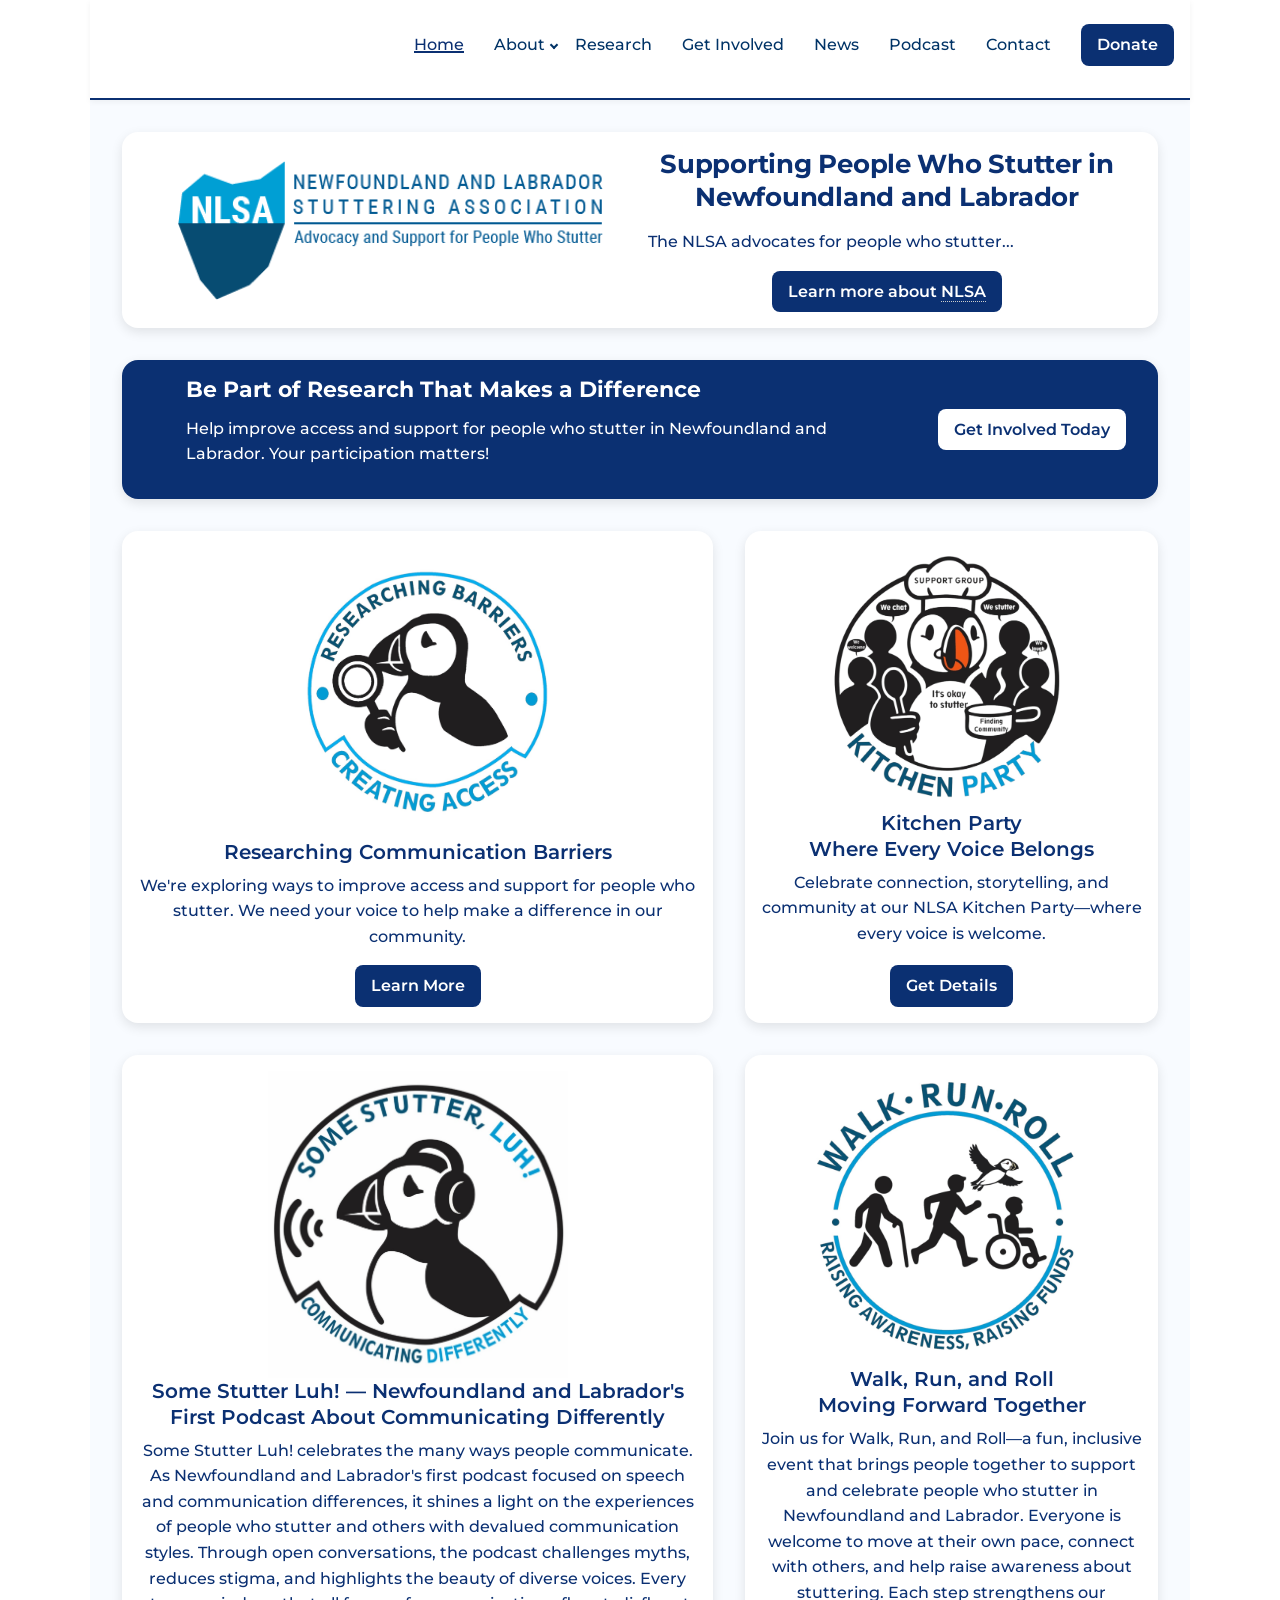
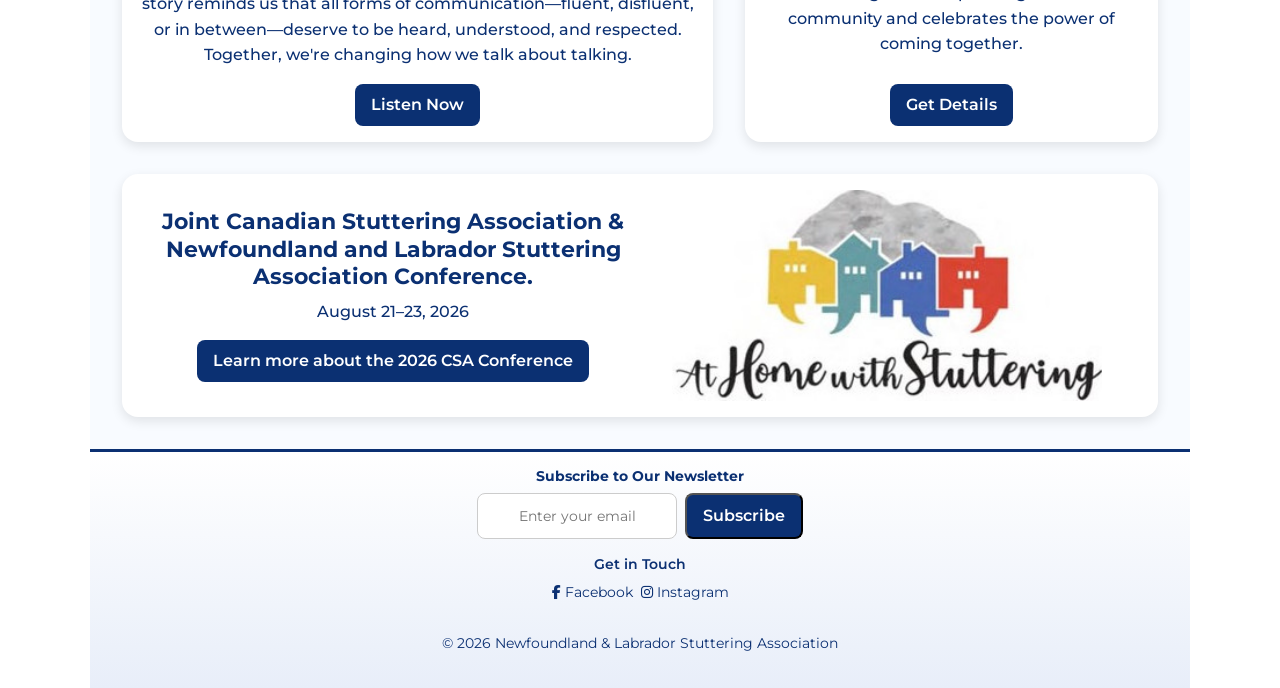
==== commit e777f2d0: "add back in Be a Part of text" ====
--- a/static/index.html
+++ b/static/index.html
@@ -336,7 +336,10 @@
           <h2 id="announcement-heading">
             Be Part of Research That Makes a Difference
           </h2>
-          <p class="font-weight-medium">Help improve access and support...</p>
+          <p class="font-weight-medium">
+            Help improve access and support for people who stutter in
+            Newfoundland and Labrador. Your participation matters!
+          </p>
         </div>
 
         <!-- CTA -->
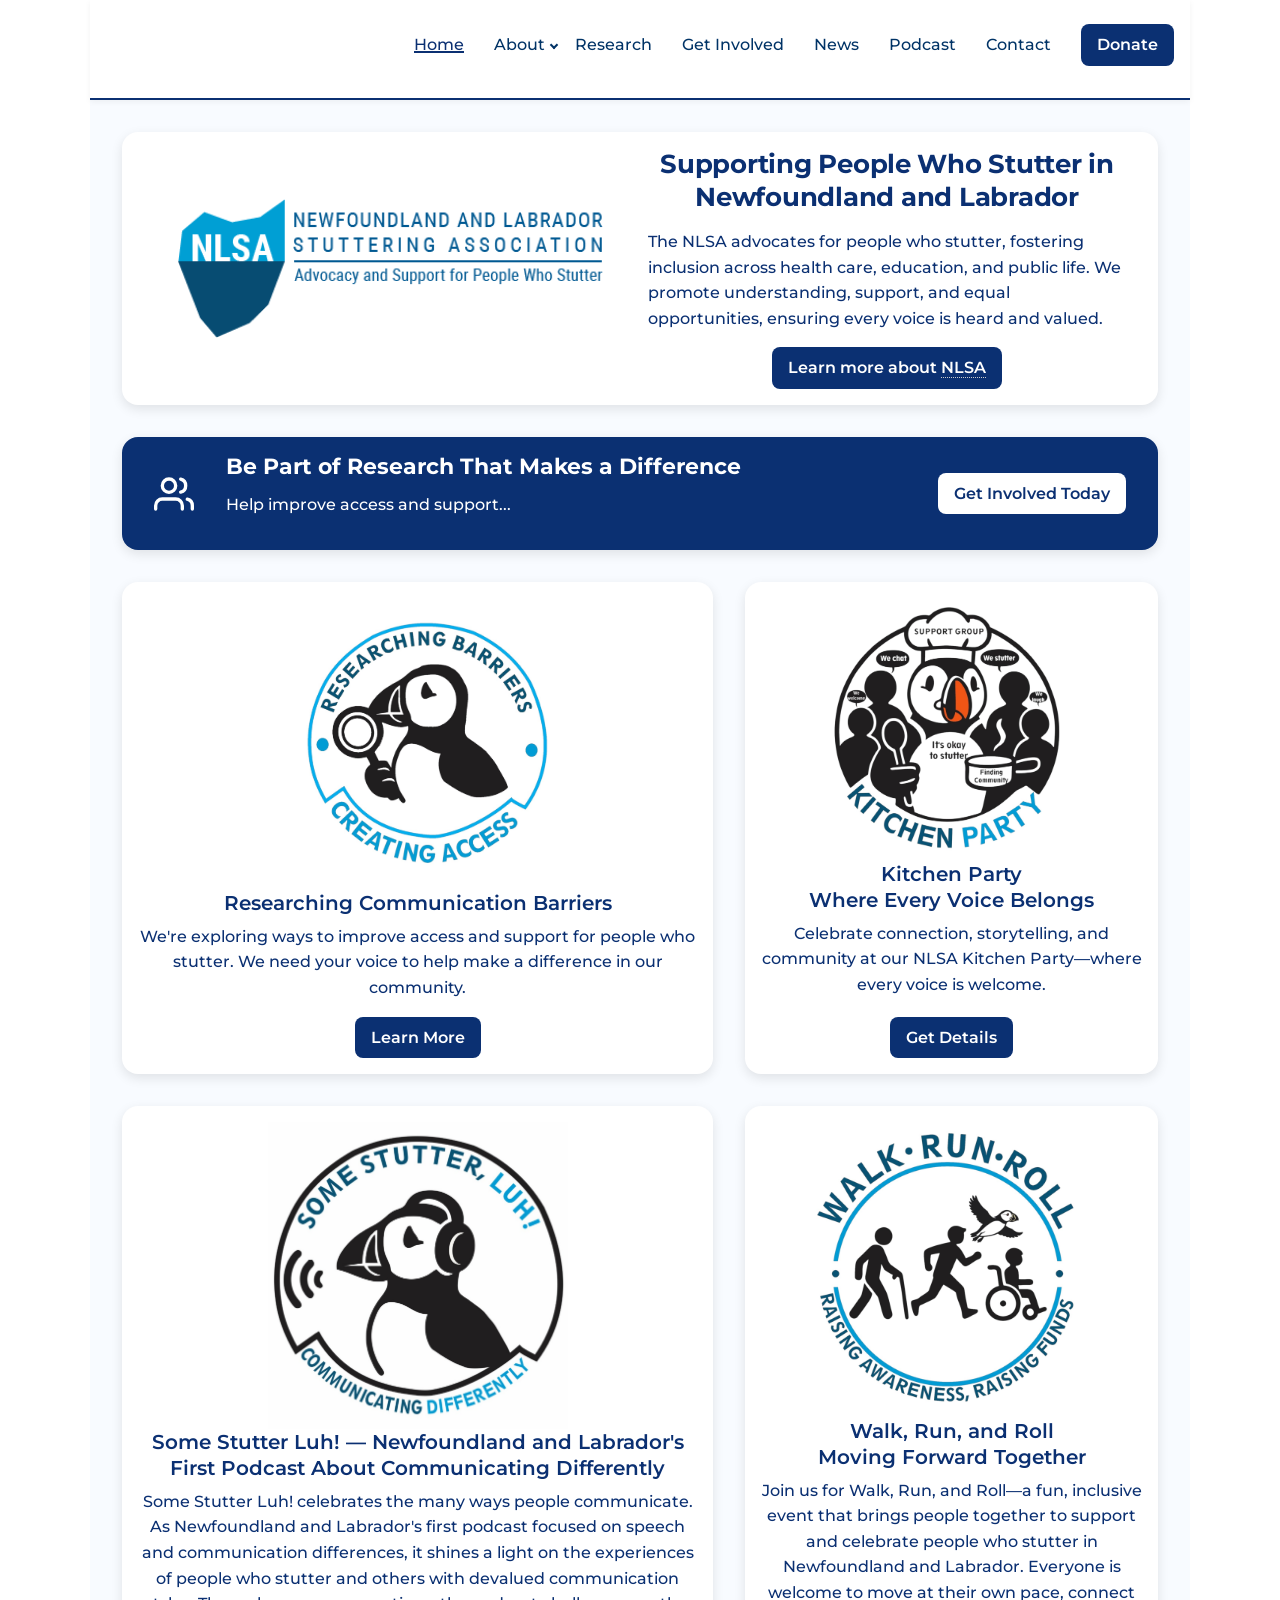
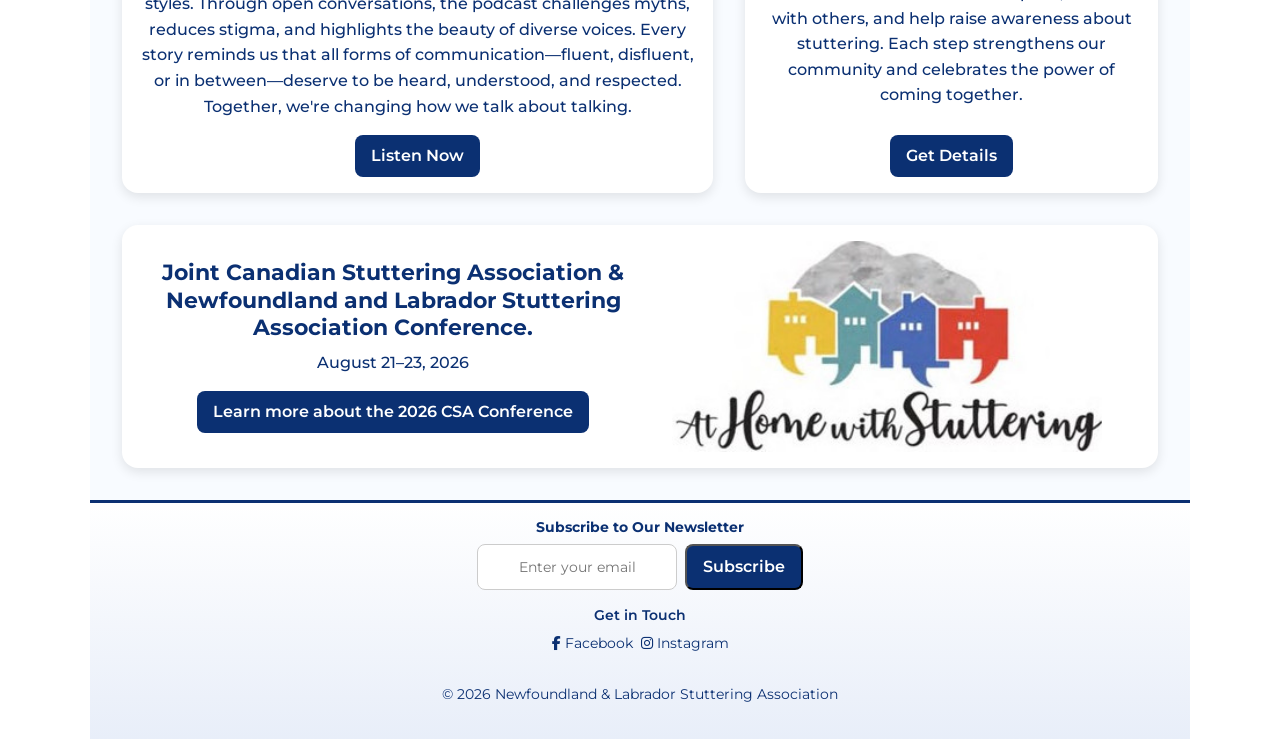
==== commit 2ccbcf6f: "add SVG icon back" ====
--- a/static/index.html
+++ b/static/index.html
@@ -309,7 +309,10 @@
           </h1>
 
           <p class="font-weight-medium">
-            The NLSA advocates for people who stutter...
+            The NLSA advocates for people who stutter, fostering inclusion
+            across health care, education, and public life. We promote
+            understanding, support, and equal opportunities, ensuring every
+            voice is heard and valued.
           </p>
 
           <a href="about.html" class="btn btn--primary u-lift">
@@ -328,7 +331,22 @@
       >
         <!-- Icon (decorative SVG) -->
         <div class="announcement__icon">
-          <!-- SVG icon omitted for brevity -->
+          <svg
+            aria-hidden="true"
+            focusable="false"
+            xmlns="http://www.w3.org/2000/svg"
+            viewBox="0 0 24 24"
+            fill="none"
+            stroke="currentColor"
+            stroke-width="2"
+            stroke-linecap="round"
+            stroke-linejoin="round"
+          >
+            <path d="M17 21v-2a4 4 0 0 0-4-4H5a4 4 0 0 0-4 4v2"></path>
+            <circle cx="9" cy="7" r="4"></circle>
+            <path d="M23 21v-2a4 4 0 0 0-3-3.87"></path>
+            <path d="M16 3.13a4 4 0 0 1 0 7.75"></path>
+          </svg>
         </div>
 
         <!-- Text content -->
@@ -336,10 +354,7 @@
           <h2 id="announcement-heading">
             Be Part of Research That Makes a Difference
           </h2>
-          <p class="font-weight-medium">
-            Help improve access and support for people who stutter in
-            Newfoundland and Labrador. Your participation matters!
-          </p>
+          <p class="font-weight-medium">Help improve access and support...</p>
         </div>
 
         <!-- CTA -->
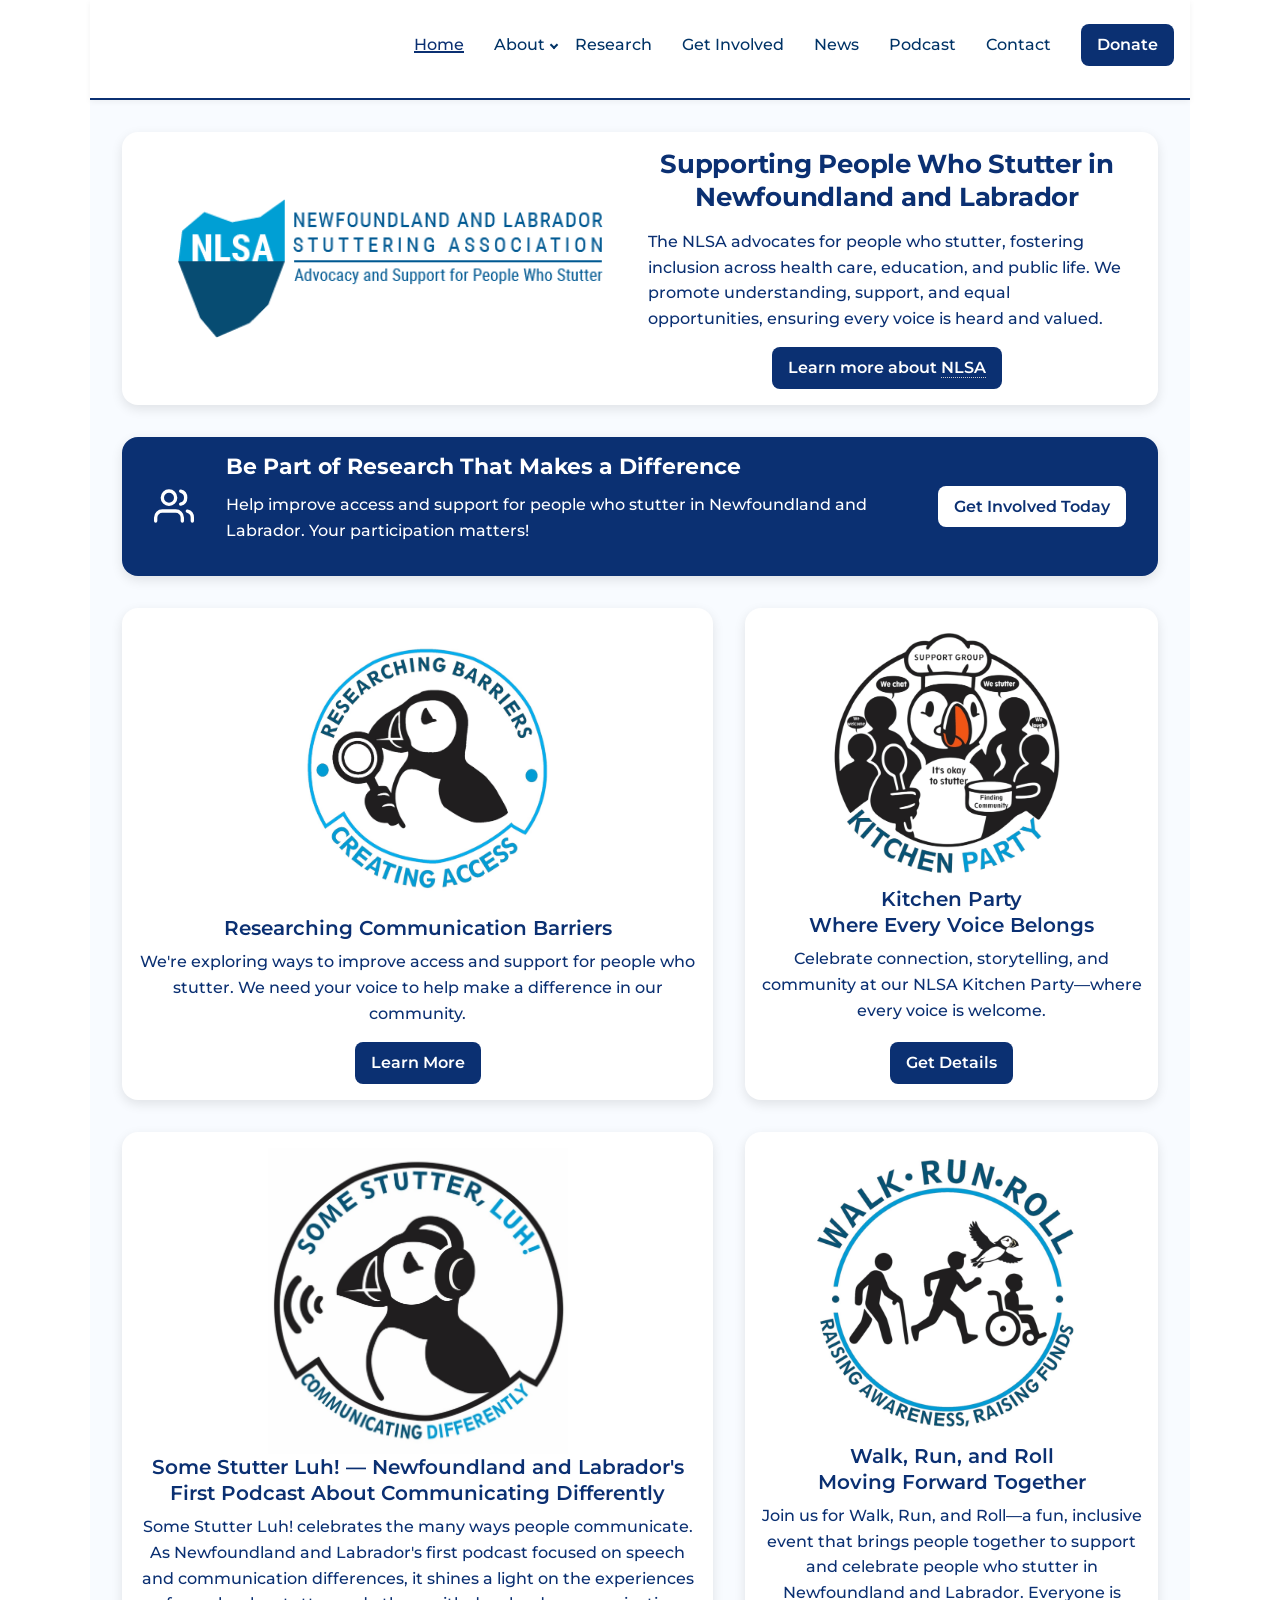
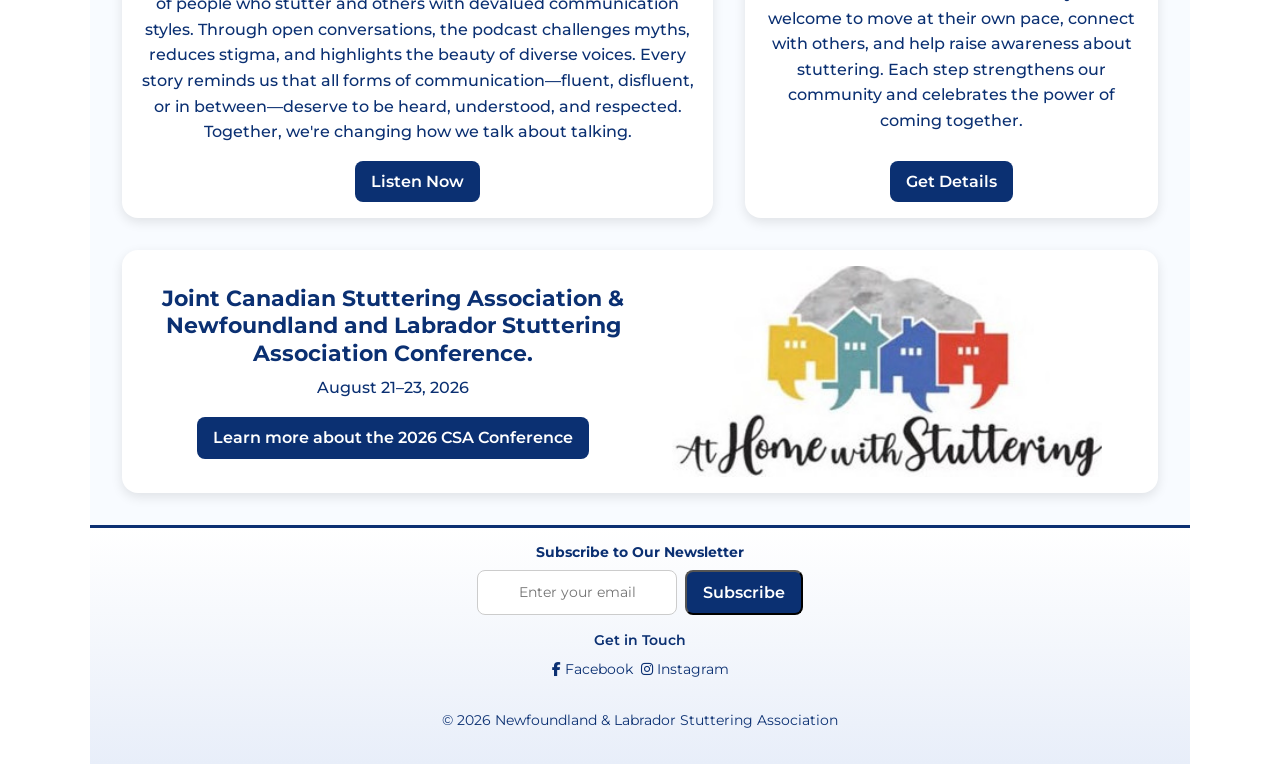
==== commit 868c8f12: "add SVG icon back" ====
--- a/static/index.html
+++ b/static/index.html
@@ -354,7 +354,10 @@
           <h2 id="announcement-heading">
             Be Part of Research That Makes a Difference
           </h2>
-          <p class="font-weight-medium">Help improve access and support...</p>
+          <p class="font-weight-medium">
+            Help improve access and support for people who stutter in
+            Newfoundland and Labrador. Your participation matters!
+          </p>
         </div>
 
         <!-- CTA -->
